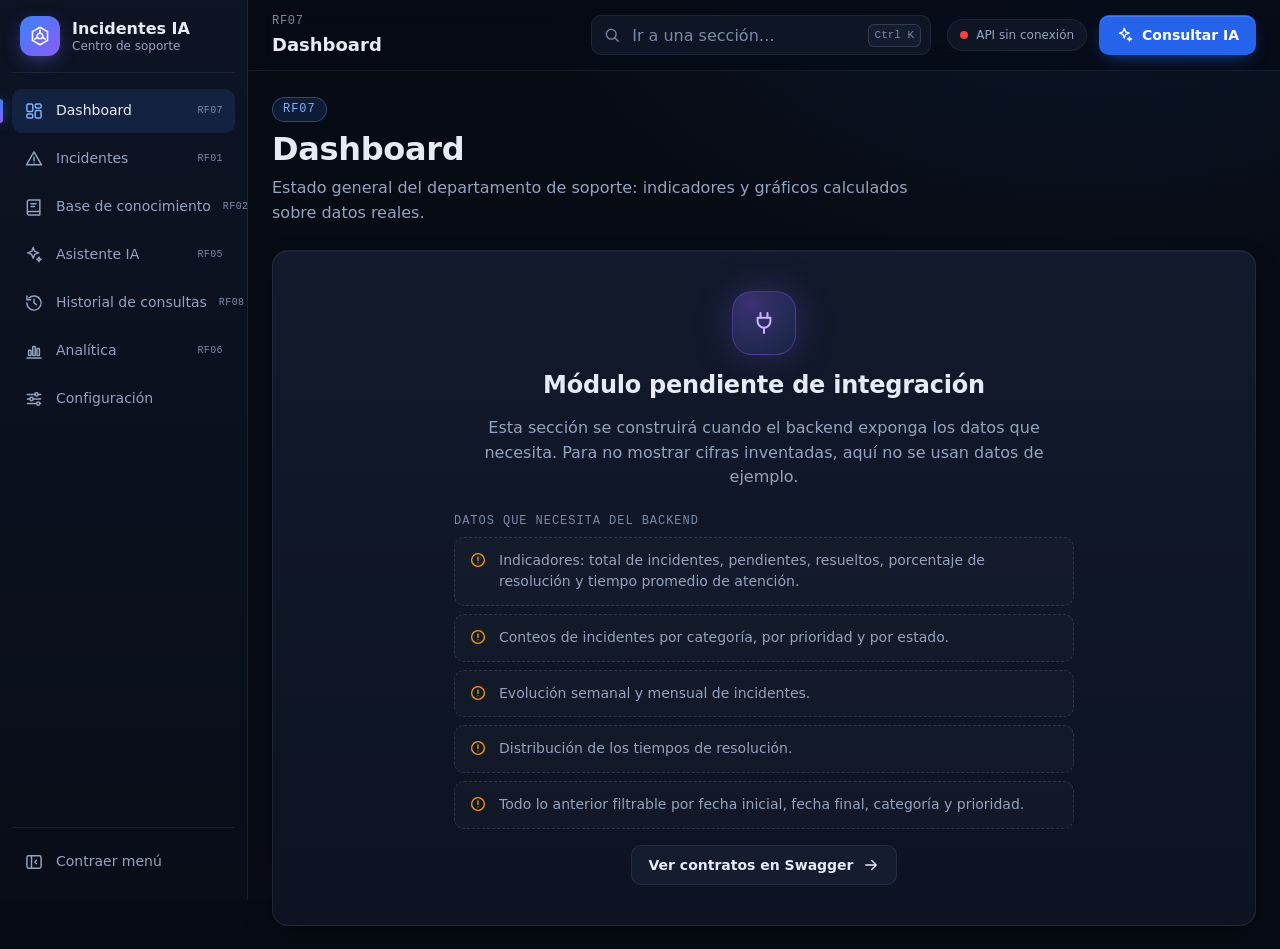
==== frontend/index.html @ 2cf09487 "feat(frontend): add app shell, design system and API client Stage 1 of the web client, built with pl" ====
<!doctype html>
<html lang="es">
<head>
  <meta charset="utf-8">
  <meta name="viewport" content="width=device-width, initial-scale=1">
  <meta name="color-scheme" content="dark">
  <meta name="description" content="Plataforma de gestión de incidentes tecnológicos con analítica y asistencia mediante IA.">
  <title>Incidentes IA · Centro de soporte</title>
  <link rel="icon" href="assets/icons/favicon.svg" type="image/svg+xml">

  <link rel="stylesheet" href="css/variables.css">
  <link rel="stylesheet" href="css/base.css">
  <link rel="stylesheet" href="css/layout.css">
  <link rel="stylesheet" href="css/components.css">
  <link rel="stylesheet" href="css/responsive.css">

  <script type="module" src="js/app.js"></script>
</head>
<body>
  <!-- Sprite de iconos SVG propios. Se referencian con <use href="#id">. -->
  <svg class="sprite" aria-hidden="true" focusable="false">
    <symbol id="i-logo" viewBox="0 0 24 24"><path d="M12 2.5l8.2 4.75v9.5L12 21.5l-8.2-4.75v-9.5z"/><circle cx="12" cy="12" r="3"/><path d="M12 9V5.5M14.6 13.5l3 1.75M9.4 13.5l-3 1.75"/></symbol>
    <symbol id="i-dashboard" viewBox="0 0 24 24"><rect x="3.5" y="3.5" width="7" height="9" rx="1.5"/><rect x="13.5" y="3.5" width="7" height="5" rx="1.5"/><rect x="13.5" y="11.5" width="7" height="9" rx="1.5"/><rect x="3.5" y="15.5" width="7" height="5" rx="1.5"/></symbol>
    <symbol id="i-incident" viewBox="0 0 24 24"><path d="M12 3.5l9 15.5H3z"/><path d="M12 10v4M12 16.75v.01"/></symbol>
    <symbol id="i-book" viewBox="0 0 24 24"><path d="M4 5.5a2 2 0 0 1 2-2h13v14H6a2 2 0 0 0-2 2z"/><path d="M4 19.5a2 2 0 0 0 2 2h13v-4"/><path d="M8.5 8h6M8.5 11.5h4"/></symbol>
    <symbol id="i-sparkles" viewBox="0 0 24 24"><path d="M11 3l1.8 4.7 4.7 1.8-4.7 1.8L11 16l-1.8-4.7-4.7-1.8 4.7-1.8z"/><path d="M18 14.5l.8 2 2 .8-2 .8-.8 2-.8-2-2-.8 2-.8z"/></symbol>
    <symbol id="i-history" viewBox="0 0 24 24"><path d="M3.5 12a8.5 8.5 0 1 0 2.5-6"/><path d="M3.5 3.5V8H8"/><path d="M12 7.5V12l3 2"/></symbol>
    <symbol id="i-chart" viewBox="0 0 24 24"><path d="M3.5 20.5h17"/><rect x="5.5" y="11" width="3" height="6.5" rx=".75"/><rect x="10.5" y="6.5" width="3" height="11" rx=".75"/><rect x="15.5" y="9" width="3" height="8.5" rx=".75"/></symbol>
    <symbol id="i-settings" viewBox="0 0 24 24"><path d="M4 6.5h9M17 6.5h3M4 12h3M11 12h9M4 17.5h11M19 17.5h1"/><circle cx="15" cy="6.5" r="2"/><circle cx="9" cy="12" r="2"/><circle cx="17" cy="17.5" r="2"/></symbol>
    <symbol id="i-search" viewBox="0 0 24 24"><circle cx="11" cy="11" r="6.5"/><path d="M16 16l4.5 4.5"/></symbol>
    <symbol id="i-menu" viewBox="0 0 24 24"><path d="M4 7h16M4 12h16M4 17h16"/></symbol>
    <symbol id="i-sidebar" viewBox="0 0 24 24"><rect x="3.5" y="4.5" width="17" height="15" rx="2"/><path d="M9 4.5v15"/><path d="M15 10l-2 2 2 2"/></symbol>
    <symbol id="i-close" viewBox="0 0 24 24"><path d="M6 6l12 12M18 6L6 18"/></symbol>
    <symbol id="i-plug" viewBox="0 0 24 24"><path d="M9 3.5v4M15 3.5v4"/><path d="M6.5 7.5h11v3a5.5 5.5 0 0 1-11 0z"/><path d="M12 16v4.5"/></symbol>
    <symbol id="i-check" viewBox="0 0 24 24"><path d="M5 12.5l4.5 4.5L19 7.5"/></symbol>
    <symbol id="i-alert" viewBox="0 0 24 24"><circle cx="12" cy="12" r="8.5"/><path d="M12 8v4.5M12 15.75v.01"/></symbol>
    <symbol id="i-info" viewBox="0 0 24 24"><circle cx="12" cy="12" r="8.5"/><path d="M12 11v5M12 8.25v.01"/></symbol>
    <symbol id="i-arrow-right" viewBox="0 0 24 24"><path d="M5 12h14M13 6l6 6-6 6"/></symbol>
  </svg>

  <a class="skip-link" href="#main">Saltar al contenido</a>

  <div class="app" id="app" data-sidebar="expanded">
    <aside class="sidebar" id="sidebar" aria-label="Navegación principal">
      <div class="sidebar__brand">
        <span class="brand-mark"><svg class="icon" aria-hidden="true"><use href="#i-logo"/></svg></span>
        <div class="brand-text label">
          <strong>Incidentes IA</strong>
          <span>Centro de soporte</span>
        </div>
        <button class="icon-btn sidebar__close" id="sidebar-close" type="button" aria-label="Cerrar menú">
          <svg class="icon" aria-hidden="true"><use href="#i-close"/></svg>
        </button>
      </div>

      <nav class="sidebar__nav">
        <ul class="nav-list" id="nav-list"></ul>
      </nav>

      <div class="sidebar__footer">
        <button class="nav-link sidebar__collapse" id="sidebar-toggle" type="button"
                aria-expanded="true" aria-label="Contraer menú" data-label="Contraer menú">
          <svg class="icon" aria-hidden="true"><use href="#i-sidebar"/></svg>
          <span class="label">Contraer menú</span>
        </button>
      </div>
    </aside>

    <div class="sidebar-backdrop" id="sidebar-backdrop"></div>

    <div class="main-column">
      <header class="topbar">
        <button class="icon-btn topbar__menu" id="menu-open" type="button"
                aria-label="Abrir menú" aria-controls="sidebar" aria-expanded="false">
          <svg class="icon" aria-hidden="true"><use href="#i-menu"/></svg>
        </button>

        <div class="topbar__heading">
          <span class="topbar__eyebrow" id="topbar-eyebrow"></span>
          <p class="topbar__title" id="topbar-title">Cargando…</p>
        </div>

        <div class="search" role="search">
          <label for="global-search" class="sr-only">Ir a una sección</label>
          <svg class="icon" aria-hidden="true"><use href="#i-search"/></svg>
          <input id="global-search" type="search" placeholder="Ir a una sección…" autocomplete="off"
                 spellcheck="false" role="combobox" aria-expanded="false" aria-autocomplete="list"
                 aria-controls="search-results">
          <kbd class="kbd" aria-hidden="true">Ctrl K</kbd>
          <ul class="search__results" id="search-results" role="listbox" aria-label="Secciones" hidden></ul>
        </div>

        <div class="topbar__actions">
          <a class="status" id="api-status" href="#/configuracion" data-state="checking">
            <span class="status__dot" aria-hidden="true"></span>
            <span class="status__text" aria-live="polite">Comprobando API…</span>
          </a>
          <a class="btn btn--primary topbar__cta" href="#/asistente">
            <svg class="icon" aria-hidden="true"><use href="#i-sparkles"/></svg>
            <span class="topbar__cta-label">Consultar IA</span>
          </a>
        </div>
      </header>

      <main class="view" id="main" tabindex="-1"></main>
    </div>
  </div>

  <div class="toast-region" id="toast-region" aria-live="polite"></div>

  <noscript>
    <p class="noscript">Esta aplicación necesita JavaScript para funcionar.</p>
  </noscript>
</body>
</html>
---- frontend/css/variables.css ----
/* ==========================================================
   Design tokens — identidad visual "AI Operations"
   Toda la interfaz consume estas variables: cambiar un valor
   aquí actualiza la aplicación completa.
   ========================================================== */
:root {
  color-scheme: dark;

  /* Fondo y superficies (de más oscuro a más claro) */
  --bg: #070b14;
  --surface: #0e1524;
  --surface-2: #141d30;
  --surface-3: #1b2640;
  --border: rgba(148, 163, 184, 0.12);
  --border-strong: rgba(148, 163, 184, 0.22);

  /* Iluminación sutil del fondo */
  --glow-primary: rgba(59, 130, 246, 0.10);
  --glow-accent: rgba(139, 92, 246, 0.08);

  /* Texto (contraste AA sobre --surface) */
  --text: #e6ebf5;
  --text-muted: #94a3c0;
  --text-faint: #7b8aa6;

  /* Marca */
  --primary: #3b82f6;          /* azul eléctrico: acentos y gráficos */
  --primary-strong: #2563eb;   /* fondo de botones (texto blanco AA) */
  --primary-text: #7cb3ff;     /* enlaces y texto de acento */
  --primary-soft: rgba(59, 130, 246, 0.14);
  --accent: #8b5cf6;           /* violeta tecnológico */
  --accent-soft: rgba(139, 92, 246, 0.14);
  --gradient-brand: linear-gradient(135deg, #3b82f6 0%, #8b5cf6 100%);

  /* Estados semánticos */
  --success: #10b981;
  --success-text: #6ee7b7;
  --success-soft: rgba(16, 185, 129, 0.14);
  --warning: #f59e0b;
  --warning-text: #fcd34d;
  --warning-soft: rgba(245, 158, 11, 0.14);
  --danger: #ef4444;
  --danger-text: #fca5a5;
  --danger-soft: rgba(239, 68, 68, 0.14);

  /* Tipografía (fuentes del sistema: sin dependencias externas) */
  --font-sans: system-ui, -apple-system, "Segoe UI", Roboto, "Helvetica Neue", Arial, sans-serif;
  --font-mono: ui-monospace, "Cascadia Code", "SFMono-Regular", Consolas, monospace;
  --fs-xs: 0.75rem;
  --fs-sm: 0.875rem;
  --fs-md: 1rem;
  --fs-lg: 1.125rem;
  --fs-xl: 1.5rem;
  --fs-2xl: 2rem;

  /* Espaciado (escala de 4px) */
  --space-1: 0.25rem;
  --space-2: 0.5rem;
  --space-3: 0.75rem;
  --space-4: 1rem;
  --space-5: 1.25rem;
  --space-6: 1.5rem;
  --space-8: 2.5rem;

  /* Formas y profundidad */
  --radius-sm: 6px;
  --radius: 10px;
  --radius-lg: 16px;
  --radius-full: 999px;
  --shadow-1: 0 1px 2px rgba(0, 0, 0, 0.4);
  --shadow-2: 0 12px 32px -12px rgba(0, 0, 0, 0.7);
  --focus-color: #60a5fa;

  /* Layout */
  --sidebar-w: 248px;
  --sidebar-w-collapsed: 72px;
  --topbar-h: 64px;

  /* Movimiento */
  --ease-out: cubic-bezier(0.22, 1, 0.36, 1);
  --dur-fast: 120ms;
  --dur: 220ms;
  --dur-slow: 420ms;

  /* Capas */
  --z-topbar: 30;
  --z-backdrop: 35;
  --z-sidebar: 40;
  --z-dropdown: 50;
  --z-toast: 60;
}
---- frontend/css/base.css ----
/* ==========================================================
   Base: reset, tipografía, foco y accesibilidad global
   ========================================================== */
*,
*::before,
*::after {
  box-sizing: border-box;
}

html {
  -webkit-text-size-adjust: 100%;
  text-size-adjust: 100%;
}

body {
  margin: 0;
  min-height: 100dvh;
  font-family: var(--font-sans);
  font-size: var(--fs-md);
  line-height: 1.55;
  color: var(--text);
  background-color: var(--bg);
  background-image:
    radial-gradient(60rem 40rem at 85% -10%, var(--glow-primary), transparent 60%),
    radial-gradient(50rem 35rem at -10% 110%, var(--glow-accent), transparent 60%);
  background-attachment: fixed;
  -webkit-font-smoothing: antialiased;
}

h1, h2, h3, h4, p, dl, dd {
  margin: 0;
}

h1, h2, h3 {
  line-height: 1.2;
  font-weight: 650;
  letter-spacing: -0.01em;
  text-wrap: balance;
}

img, svg {
  display: block;
  max-width: 100%;
}

button, input, select, textarea {
  font: inherit;
  color: inherit;
}

button {
  cursor: pointer;
}

a {
  color: var(--primary-text);
  text-decoration: none;
}

a:hover {
  text-decoration: underline;
}

code {
  font-family: var(--font-mono);
  font-size: 0.9em;
  padding: 1px 6px;
  border-radius: var(--radius-sm);
  background: var(--surface-3);
  color: var(--text);
}

/* Foco visible solo con teclado */
:focus-visible {
  outline: 2px solid var(--focus-color);
  outline-offset: 2px;
}

::selection {
  background: rgba(59, 130, 246, 0.35);
}

/* Iconos: heredan color y trazo del texto */
.icon {
  width: 20px;
  height: 20px;
  flex-shrink: 0;
  fill: none;
  stroke: currentColor;
  stroke-width: 1.75;
  stroke-linecap: round;
  stroke-linejoin: round;
}

.sprite {
  position: absolute;
  width: 0;
  height: 0;
  overflow: hidden;
}

.sr-only {
  position: absolute;
  width: 1px;
  height: 1px;
  padding: 0;
  margin: -1px;
  overflow: hidden;
  clip-path: inset(50%);
  white-space: nowrap;
  border: 0;
}

.skip-link {
  position: absolute;
  top: -100px;
  left: var(--space-4);
  z-index: 100;
  padding: var(--space-2) var(--space-4);
  border-radius: var(--radius);
  background: var(--primary-strong);
  color: #fff;
  font-weight: 600;
}

.skip-link:focus {
  top: var(--space-4);
}

.noscript {
  padding: var(--space-6);
  text-align: center;
}

/* Respeta la preferencia de movimiento reducido */
@media (prefers-reduced-motion: reduce) {
  *,
  *::before,
  *::after {
    animation-duration: 0.01ms !important;
    animation-iteration-count: 1 !important;
    transition-duration: 0.01ms !important;
    scroll-behavior: auto !important;
  }
}
---- frontend/css/layout.css ----
/* ==========================================================
   Layout: estructura sidebar + columna principal
   ========================================================== */
.app {
  display: grid;
  grid-template-columns: var(--sidebar-w) minmax(0, 1fr);
  min-height: 100dvh;
  transition: grid-template-columns var(--dur) var(--ease-out);
}

/* ---------- Sidebar ---------- */
.sidebar {
  position: sticky;
  top: 0;
  z-index: var(--z-sidebar);
  display: flex;
  flex-direction: column;
  gap: var(--space-4);
  height: 100dvh;
  padding: var(--space-4) var(--space-3);
  background: linear-gradient(180deg, rgba(14, 21, 36, 0.94), rgba(9, 14, 25, 0.94));
  border-right: 1px solid var(--border);
  backdrop-filter: blur(12px);
}

.sidebar__brand {
  display: flex;
  align-items: center;
  gap: var(--space-3);
  min-height: 56px;
  padding: 0 var(--space-2) var(--space-4);
  border-bottom: 1px solid var(--border);
}

.brand-mark {
  display: grid;
  place-items: center;
  width: 40px;
  height: 40px;
  flex-shrink: 0;
  border-radius: 12px;
  background: var(--gradient-brand);
  color: #fff;
  box-shadow: 0 6px 20px -6px rgba(99, 102, 241, 0.75);
}

.brand-mark .icon {
  width: 22px;
  height: 22px;
}

.brand-text {
  display: flex;
  flex-direction: column;
  min-width: 0;
  line-height: 1.25;
}

.brand-text strong {
  font-size: var(--fs-md);
  white-space: nowrap;
}

.brand-text span {
  font-size: var(--fs-xs);
  color: var(--text-muted);
  white-space: nowrap;
}

.sidebar__close {
  margin-left: auto;
}

.sidebar__nav {
  flex: 1;
  min-height: 0;
}

.nav-list {
  display: flex;
  flex-direction: column;
  gap: var(--space-1);
  margin: 0;
  padding: 0;
  list-style: none;
}

.nav-link {
  position: relative;
  display: flex;
  align-items: center;
  gap: var(--space-3);
  width: 100%;
  min-height: 44px;
  padding: var(--space-2) var(--space-3);
  border: 0;
  border-radius: var(--radius);
  background: transparent;
  color: var(--text-muted);
  font-size: var(--fs-sm);
  font-weight: 500;
  text-align: left;
  white-space: nowrap;
  transition: background-color var(--dur-fast), color var(--dur-fast);
}

.nav-link:hover {
  background: var(--surface-2);
  color: var(--text);
  text-decoration: none;
}

.nav-link .icon {
  transition: color var(--dur-fast), transform var(--dur) var(--ease-out);
}

.nav-link:hover .icon {
  transform: translateX(1px) scale(1.06);
}

/* Estado activo: fondo tenue + barra luminosa a la izquierda */
.nav-link[aria-current="page"] {
  background: var(--primary-soft);
  color: var(--text);
}

.nav-link[aria-current="page"] .icon {
  color: var(--primary-text);
}

.nav-link[aria-current="page"]::before {
  content: "";
  position: absolute;
  top: 10px;
  bottom: 10px;
  left: calc(var(--space-3) * -1);
  width: 3px;
  border-radius: 0 3px 3px 0;
  background: var(--gradient-brand);
  box-shadow: 0 0 12px rgba(59, 130, 246, 0.8);
}

.nav-link__rf {
  margin-left: auto;
  font-family: var(--font-mono);
  font-size: 10px;
  letter-spacing: 0.04em;
  color: var(--text-faint);
}

.sidebar__footer {
  padding-top: var(--space-3);
  border-top: 1px solid var(--border);
}

.sidebar__collapse .icon {
  transition: transform var(--dur) var(--ease-out);
}

/* Sidebar contraída: solo en escritorio/tablet */
@media (min-width: 768px) {
  .app[data-sidebar="collapsed"] {
    grid-template-columns: var(--sidebar-w-collapsed) minmax(0, 1fr);
  }

  .app[data-sidebar="collapsed"] .sidebar .label {
    display: none;
  }

  .app[data-sidebar="collapsed"] .sidebar__brand {
    justify-content: center;
    padding-inline: 0;
  }

  .app[data-sidebar="collapsed"] .nav-link {
    justify-content: center;
    padding-inline: 0;
  }

  .app[data-sidebar="collapsed"] .sidebar__collapse .icon {
    transform: scaleX(-1);
  }

  /* Tooltip con el nombre de la sección */
  .app[data-sidebar="collapsed"] .nav-link::after {
    content: attr(data-label);
    position: absolute;
    top: 50%;
    left: calc(100% + 14px);
    translate: -4px -50%;
    padding: 6px 10px;
    border: 1px solid var(--border-strong);
    border-radius: var(--radius-sm);
    background: var(--surface-3);
    color: var(--text);
    font-size: var(--fs-xs);
    white-space: nowrap;
    box-shadow: var(--shadow-2);
    opacity: 0;
    pointer-events: none;
    transition: opacity var(--dur-fast), translate var(--dur-fast) var(--ease-out);
  }

  .app[data-sidebar="collapsed"] .nav-link:hover::after,
  .app[data-sidebar="collapsed"] .nav-link:focus-visible::after {
    opacity: 1;
    translate: 0 -50%;
  }
}

.sidebar-backdrop {
  display: none;
}

/* ---------- Columna principal ---------- */
.main-column {
  display: flex;
  flex-direction: column;
  min-width: 0;
}

.topbar {
  position: sticky;
  top: 0;
  z-index: var(--z-topbar);
  display: flex;
  align-items: center;
  gap: var(--space-4);
  min-height: var(--topbar-h);
  padding: var(--space-3) var(--space-6);
  background: rgba(7, 11, 20, 0.72);
  border-bottom: 1px solid var(--border);
  backdrop-filter: blur(14px) saturate(140%);
}

.topbar__heading {
  display: flex;
  flex-direction: column;
  min-width: 0;
  margin-right: auto;
}

.topbar__eyebrow {
  font-family: var(--font-mono);
  font-size: var(--fs-xs);
  letter-spacing: 0.06em;
  text-transform: uppercase;
  color: var(--text-faint);
}

.topbar__title {
  overflow: hidden;
  font-size: var(--fs-lg);
  font-weight: 600;
  white-space: nowrap;
  text-overflow: ellipsis;
}

.topbar__actions {
  display: flex;
  align-items: center;
  gap: var(--space-3);
}

/* ---------- Vista (contenido de cada sección) ---------- */
.view {
  flex: 1;
  width: 100%;
  max-width: 1440px;
  margin-inline: auto;
  padding: var(--space-6);
  outline: none;
}

.view--enter {
  animation: view-in var(--dur-slow) var(--ease-out) both;
}

@keyframes view-in {
  from {
    opacity: 0;
    transform: translateY(8px);
  }
  to {
    opacity: 1;
    transform: none;
  }
}
---- frontend/css/components.css ----
/* ==========================================================
   Componentes reutilizables
   ========================================================== */

/* ---------- Botones ---------- */
.btn {
  display: inline-flex;
  align-items: center;
  justify-content: center;
  gap: var(--space-2);
  min-height: 40px;
  padding: 0 var(--space-4);
  border: 1px solid transparent;
  border-radius: var(--radius);
  font-size: var(--fs-sm);
  font-weight: 600;
  line-height: 1;
  white-space: nowrap;
  transition:
    transform var(--dur-fast) var(--ease-out),
    background-color var(--dur-fast),
    border-color var(--dur-fast),
    box-shadow var(--dur);
}

.btn:hover {
  text-decoration: none;
}

.btn:active {
  transform: translateY(1px) scale(0.98);
}

.btn[disabled],
.btn[aria-busy="true"] {
  opacity: 0.65;
  pointer-events: none;
}

.btn .icon {
  width: 18px;
  height: 18px;
}

.btn--primary {
  background: var(--primary-strong);
  color: #fff;
  box-shadow:
    inset 0 1px 0 rgba(255, 255, 255, 0.15),
    0 6px 18px -8px rgba(37, 99, 235, 0.9);
}

.btn--primary:hover {
  background: #1d4ed8;
  box-shadow:
    inset 0 1px 0 rgba(255, 255, 255, 0.15),
    0 10px 26px -8px rgba(59, 130, 246, 0.95);
}

.btn--ghost {
  background: var(--surface-2);
  border-color: var(--border);
  color: var(--text);
}

.btn--ghost:hover {
  background: var(--surface-3);
  border-color: var(--border-strong);
}

.icon-btn {
  display: inline-grid;
  place-items: center;
  width: 40px;
  height: 40px;
  flex-shrink: 0;
  border: 1px solid var(--border);
  border-radius: var(--radius);
  background: var(--surface-2);
  color: var(--text-muted);
  transition: background-color var(--dur-fast), color var(--dur-fast);
}

.icon-btn:hover {
  background: var(--surface-3);
  color: var(--text);
}

.spinner {
  width: 16px;
  height: 16px;
  border: 2px solid currentColor;
  border-right-color: transparent;
  border-radius: 50%;
  animation: spin 0.7s linear infinite;
}

@keyframes spin {
  to {
    transform: rotate(360deg);
  }
}

/* ---------- Tarjetas ---------- */
.card {
  position: relative;
  padding: var(--space-6);
  border: 1px solid var(--border);
  border-radius: var(--radius-lg);
  background: linear-gradient(180deg, rgba(20, 29, 48, 0.85), rgba(14, 21, 36, 0.85));
  box-shadow: var(--shadow-2), inset 0 1px 0 rgba(255, 255, 255, 0.04);
}

.card__title {
  font-size: var(--fs-lg);
}

.card__subtitle {
  margin-top: var(--space-1);
  margin-bottom: var(--space-6);
  color: var(--text-muted);
  font-size: var(--fs-sm);
}

.grid-2 {
  display: grid;
  grid-template-columns: repeat(auto-fit, minmax(min(100%, 380px), 1fr));
  gap: var(--space-6);
  align-items: start;
}

/* ---------- Encabezado de página ---------- */
.page-header {
  margin-bottom: var(--space-6);
}

.page-header__eyebrow {
  display: inline-block;
  margin-bottom: var(--space-2);
  padding: 2px 10px;
  border: 1px solid rgba(124, 179, 255, 0.3);
  border-radius: var(--radius-full);
  background: var(--primary-soft);
  color: var(--primary-text);
  font-family: var(--font-mono);
  font-size: var(--fs-xs);
  letter-spacing: 0.08em;
}

.page-title {
  font-size: var(--fs-2xl);
  outline: none;
}

.page-header__desc {
  max-width: 65ch;
  margin-top: var(--space-2);
  color: var(--text-muted);
}

/* ---------- Indicador de estado de la API ---------- */
.status {
  display: inline-flex;
  align-items: center;
  gap: var(--space-2);
  min-height: 32px;
  padding: 0 12px;
  border: 1px solid var(--border);
  border-radius: var(--radius-full);
  background: var(--surface);
  color: var(--text-muted);
  font-size: var(--fs-xs);
  font-weight: 500;
  white-space: nowrap;
  transition: border-color var(--dur-fast), color var(--dur-fast);
}

.status:hover {
  border-color: var(--border-strong);
  color: var(--text);
  text-decoration: none;
}

.status__dot {
  width: 8px;
  height: 8px;
  flex-shrink: 0;
  border-radius: 50%;
  background: var(--warning);
}

.status[data-state="online"] .status__dot {
  background: var(--success);
  animation: pulse 2.4s var(--ease-out) infinite;
}

.status[data-state="offline"] .status__dot {
  background: var(--danger);
}

@keyframes pulse {
  0% { box-shadow: 0 0 0 0 rgba(16, 185, 129, 0.55); }
  70% { box-shadow: 0 0 0 7px rgba(16, 185, 129, 0); }
  100% { box-shadow: 0 0 0 0 rgba(16, 185, 129, 0); }
}

/* ---------- Buscador de secciones (combobox) ---------- */
.search {
  position: relative;
  display: flex;
  align-items: center;
  width: min(340px, 100%);
}

.search > .icon {
  position: absolute;
  left: 12px;
  width: 18px;
  height: 18px;
  color: var(--text-faint);
  pointer-events: none;
}

.search input {
  width: 100%;
  height: 40px;
  padding: 0 64px 0 40px;
  border: 1px solid var(--border);
  border-radius: var(--radius);
  background: var(--surface);
  transition: border-color var(--dur-fast), box-shadow var(--dur), background-color var(--dur-fast);
}

.search input::placeholder {
  color: var(--text-faint);
}

.search input::-webkit-search-cancel-button {
  display: none;
}

.search input:focus {
  outline: none;
  border-color: rgba(96, 165, 250, 0.6);
  background: var(--surface-2);
  box-shadow: 0 0 0 4px rgba(59, 130, 246, 0.15);
}

.search .kbd {
  position: absolute;
  right: 10px;
}

.kbd {
  padding: 2px 6px;
  border: 1px solid var(--border-strong);
  border-radius: 6px;
  background: var(--surface-2);
  color: var(--text-faint);
  font-family: var(--font-mono);
  font-size: 11px;
}

.search__results {
  position: absolute;
  top: calc(100% + 8px);
  right: 0;
  left: 0;
  z-index: var(--z-dropdown);
  margin: 0;
  padding: var(--space-2);
  list-style: none;
  border: 1px solid var(--border-strong);
  border-radius: var(--radius);
  background: var(--surface-2);
  box-shadow: var(--shadow-2);
  animation: pop-in var(--dur) var(--ease-out);
}

.search__option {
  display: flex;
  align-items: center;
  gap: var(--space-3);
  padding: 10px 12px;
  border-radius: var(--radius-sm);
  color: var(--text-muted);
  font-size: var(--fs-sm);
  cursor: pointer;
}

.search__option .icon {
  width: 18px;
  height: 18px;
}

.search__option[aria-selected="true"] {
  background: var(--primary-soft);
  color: var(--text);
}

.search__option small {
  margin-left: auto;
  color: var(--text-faint);
  font-family: var(--font-mono);
}

.search__empty {
  padding: 12px;
  color: var(--text-faint);
  font-size: var(--fs-sm);
}

@keyframes pop-in {
  from {
    opacity: 0;
    transform: translateY(-4px) scale(0.98);
  }
}

/* ---------- Estado vacío / módulo pendiente ---------- */
.empty-state {
  display: grid;
  justify-items: center;
  gap: var(--space-4);
  padding: var(--space-8) var(--space-6);
  text-align: center;
}

.empty-state__icon {
  display: grid;
  place-items: center;
  width: 64px;
  height: 64px;
  border: 1px solid rgba(139, 92, 246, 0.35);
  border-radius: 20px;
  background: radial-gradient(circle at 30% 20%, rgba(139, 92, 246, 0.35), rgba(59, 130, 246, 0.12));
  color: #c4b5fd;
  box-shadow: 0 0 40px -10px rgba(139, 92, 246, 0.6);
}

.empty-state__icon .icon {
  width: 28px;
  height: 28px;
}

.empty-state__title {
  font-size: var(--fs-xl);
}

.empty-state__text {
  max-width: 58ch;
  color: var(--text-muted);
}

.requirements-group {
  display: grid;
  gap: var(--space-2);
  width: 100%;
  max-width: 620px;
  text-align: left;
}

.requirements-group h3 {
  margin-top: var(--space-2);
  color: var(--text-faint);
  font-family: var(--font-mono);
  font-size: var(--fs-xs);
  font-weight: 500;
  letter-spacing: 0.08em;
  text-transform: uppercase;
}

.requirements {
  display: grid;
  gap: var(--space-2);
  margin: 0;
  padding: 0;
  list-style: none;
}

.requirements li {
  display: flex;
  align-items: flex-start;
  gap: var(--space-3);
  padding: 12px 14px;
  border: 1px dashed var(--border-strong);
  border-radius: var(--radius);
  background: rgba(255, 255, 255, 0.02);
  color: var(--text-muted);
  font-size: var(--fs-sm);
}

.requirements .icon {
  width: 18px;
  height: 18px;
  margin-top: 1px;
  color: var(--warning);
}

.requirements--ok li {
  border-style: solid;
  border-color: rgba(16, 185, 129, 0.3);
  background: var(--success-soft);
}

.requirements--ok .icon {
  color: var(--success);
}

.note {
  display: flex;
  align-items: flex-start;
  gap: var(--space-3);
  width: 100%;
  max-width: 620px;
  padding: 12px 14px;
  border: 1px solid rgba(124, 179, 255, 0.25);
  border-radius: var(--radius);
  background: var(--primary-soft);
  color: var(--text);
  font-size: var(--fs-sm);
  text-align: left;
}

.note .icon {
  width: 18px;
  height: 18px;
  margin-top: 1px;
  color: var(--primary-text);
}

/* ---------- Formularios ---------- */
.form {
  display: grid;
  gap: var(--space-5);
}

.field {
  display: grid;
  gap: var(--space-2);
}

.field label {
  font-size: var(--fs-sm);
  font-weight: 600;
}

.input {
  width: 100%;
  height: 44px;
  padding: 0 14px;
  border: 1px solid var(--border-strong);
  border-radius: var(--radius);
  background: var(--bg);
  transition: border-color var(--dur-fast), box-shadow var(--dur);
}

.input:hover {
  border-color: rgba(148, 163, 184, 0.38);
}

.input:focus {
  outline: none;
  border-color: var(--focus-color);
  box-shadow: 0 0 0 4px rgba(59, 130, 246, 0.18);
}

.input[aria-invalid="true"] {
  border-color: var(--danger);
  box-shadow: 0 0 0 4px rgba(239, 68, 68, 0.15);
}

.field__hint {
  color: var(--text-faint);
  font-size: var(--fs-xs);
}

.field__error {
  min-height: 1.2em;
  color: var(--danger-text);
  font-size: var(--fs-xs);
}

.form__actions {
  display: flex;
  flex-wrap: wrap;
  gap: var(--space-3);
}

/* ---------- Lista clave/valor ---------- */
.kv {
  display: grid;
  grid-template-columns: max-content minmax(0, 1fr);
  gap: var(--space-3) var(--space-6);
  margin-bottom: var(--space-5);
  font-size: var(--fs-sm);
}

.kv dt {
  color: var(--text-muted);
}

.kv dd {
  overflow-wrap: anywhere;
}

.badge {
  display: inline-flex;
  align-items: center;
  gap: 6px;
  padding: 2px 10px;
  border: 1px solid var(--border-strong);
  border-radius: var(--radius-full);
  background: var(--surface-3);
  color: var(--text-muted);
  font-size: var(--fs-xs);
  font-weight: 600;
}

.badge--success {
  border-color: rgba(16, 185, 129, 0.35);
  background: var(--success-soft);
  color: var(--success-text);
}

.badge--danger {
  border-color: rgba(239, 68, 68, 0.35);
  background: var(--danger-soft);
  color: var(--danger-text);
}

/* ---------- Notificaciones toast ---------- */
.toast-region {
  position: fixed;
  right: var(--space-6);
  bottom: var(--space-6);
  z-index: var(--z-toast);
  display: grid;
  gap: var(--space-3);
  width: min(380px, calc(100vw - 32px));
}

.toast {
  --toast-color: var(--primary);
  display: flex;
  align-items: flex-start;
  gap: var(--space-3);
  padding: 14px 12px 14px 16px;
  border: 1px solid var(--border-strong);
  border-left: 3px solid var(--toast-color);
  border-radius: var(--radius);
  background: rgba(27, 38, 64, 0.94);
  font-size: var(--fs-sm);
  box-shadow: var(--shadow-2);
  backdrop-filter: blur(12px);
  animation: toast-in var(--dur-slow) var(--ease-out) both;
}

.toast--success { --toast-color: var(--success); }
.toast--warning { --toast-color: var(--warning); }
.toast--error { --toast-color: var(--danger); }

.toast > .icon {
  color: var(--toast-color);
}

.toast__msg {
  flex: 1;
  padding-top: 1px;
}

.toast__close {
  display: grid;
  place-items: center;
  padding: 2px;
  border: 0;
  border-radius: 4px;
  background: none;
  color: var(--text-faint);
}

.toast__close:hover {
  color: var(--text);
}

.toast__close .icon {
  width: 16px;
  height: 16px;
}

.toast--leaving {
  animation: toast-out var(--dur) ease-in both;
}

@keyframes toast-in {
  from {
    opacity: 0;
    transform: translateY(12px) scale(0.96);
  }
}

@keyframes toast-out {
  to {
    opacity: 0;
    transform: translateX(16px);
  }
}
---- frontend/css/responsive.css ----
/* ==========================================================
   Responsive: portátil, tablet y móvil
   ========================================================== */

/* Controles del panel móvil: ocultos desde tablet en adelante.
   Va en este archivo porque se carga después de components.css (.icon-btn). */
@media (min-width: 768px) {
  .sidebar__close,
  .topbar__menu {
    display: none;
  }
}

/* Visualmente oculto pero accesible (mantiene el nombre del control) */
@media (max-width: 1023px) {
  .topbar__eyebrow {
    display: none;
  }

  .topbar__cta {
    width: 40px;
    padding: 0;
  }

  .topbar__cta-label,
  .status__text {
    position: absolute;
    width: 1px;
    height: 1px;
    overflow: hidden;
    clip-path: inset(50%);
    white-space: nowrap;
  }

  .status {
    width: 32px;
    padding: 0;
    justify-content: center;
  }

  .view {
    padding: var(--space-5);
  }

  .topbar {
    padding-inline: var(--space-5);
  }
}

/* Móvil: la sidebar pasa a ser un panel deslizable */
@media (max-width: 767px) {
  .app {
    grid-template-columns: minmax(0, 1fr);
  }

  .sidebar {
    position: fixed;
    inset: 0 auto 0 0;
    width: min(280px, 86vw);
    visibility: hidden;
    transform: translateX(-100%);
    box-shadow: var(--shadow-2);
    transition:
      transform var(--dur) var(--ease-out),
      visibility 0s linear var(--dur);
  }

  .app[data-nav-open] .sidebar {
    visibility: visible;
    transform: none;
    transition: transform var(--dur) var(--ease-out), visibility 0s;
  }

  .sidebar__footer {
    display: none;
  }

  .sidebar-backdrop {
    position: fixed;
    inset: 0;
    z-index: var(--z-backdrop);
    display: block;
    background: rgba(3, 6, 12, 0.6);
    backdrop-filter: blur(2px);
    opacity: 0;
    pointer-events: none;
    transition: opacity var(--dur);
  }

  .app[data-nav-open] .sidebar-backdrop {
    opacity: 1;
    pointer-events: auto;
  }

  .topbar {
    flex-wrap: wrap;
    gap: var(--space-3);
    padding: var(--space-3) var(--space-4);
  }

  .search {
    order: 10;
    width: 100%;
  }

  .search .kbd {
    display: none;
  }

  .search input {
    padding-right: 14px;
  }

  .view {
    padding: var(--space-4);
  }

  .page-title {
    font-size: var(--fs-xl);
  }

  .card {
    padding: var(--space-5);
  }

  .empty-state {
    padding: var(--space-6) var(--space-4);
  }

  .kv {
    grid-template-columns: minmax(0, 1fr);
    gap: var(--space-1);
  }

  .kv dd {
    margin-bottom: var(--space-2);
  }

  .toast-region {
    right: var(--space-4);
    bottom: var(--space-4);
    left: var(--space-4);
    width: auto;
  }
}
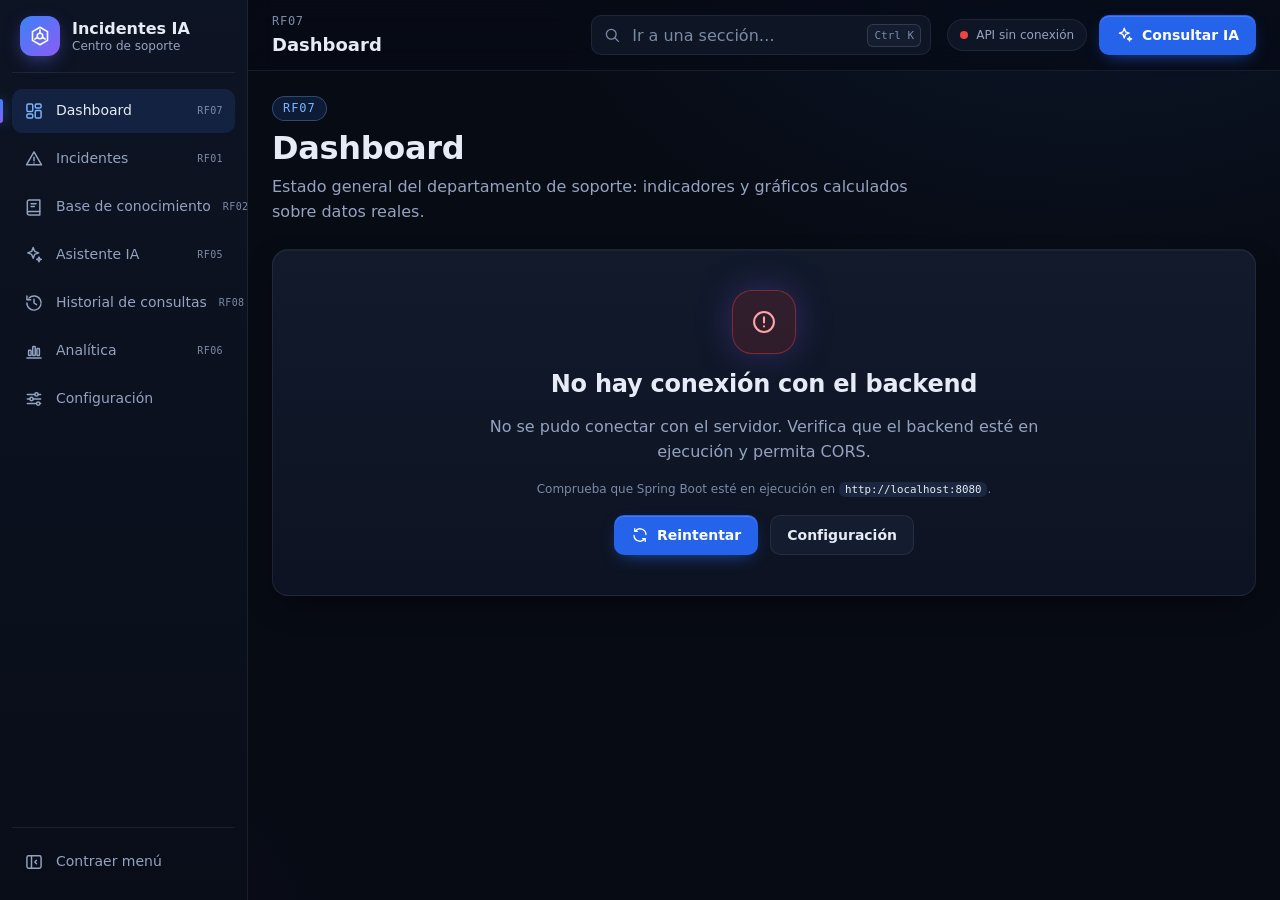
==== commit 8581b309: "feat(frontend): connect dashboard, incidents, AI assistant, history and analytics modules Build the " ====
--- a/frontend/index.html
+++ b/frontend/index.html
@@ -12,6 +12,8 @@
   <link rel="stylesheet" href="css/base.css">
   <link rel="stylesheet" href="css/layout.css">
   <link rel="stylesheet" href="css/components.css">
+  <link rel="stylesheet" href="css/widgets.css">
+  <link rel="stylesheet" href="css/modules.css">
   <link rel="stylesheet" href="css/responsive.css">
 
   <script type="module" src="js/app.js"></script>
@@ -36,6 +38,26 @@
     <symbol id="i-alert" viewBox="0 0 24 24"><circle cx="12" cy="12" r="8.5"/><path d="M12 8v4.5M12 15.75v.01"/></symbol>
     <symbol id="i-info" viewBox="0 0 24 24"><circle cx="12" cy="12" r="8.5"/><path d="M12 11v5M12 8.25v.01"/></symbol>
     <symbol id="i-arrow-right" viewBox="0 0 24 24"><path d="M5 12h14M13 6l6 6-6 6"/></symbol>
+    <symbol id="i-star" viewBox="0 0 24 24"><path d="M12 3.5l2.6 5.3 5.9.9-4.25 4.1 1 5.8L12 16.9l-5.25 2.7 1-5.8L3.5 9.7l5.9-.9z"/></symbol>
+    <symbol id="i-trend-up" viewBox="0 0 24 24"><path d="M4 16l5-5 4 4 7-7"/><path d="M15 8h5v5"/></symbol>
+    <symbol id="i-trend-down" viewBox="0 0 24 24"><path d="M4 8l5 5 4-4 7 7"/><path d="M15 16h5v-5"/></symbol>
+    <symbol id="i-inbox" viewBox="0 0 24 24"><path d="M3.5 13.5l2.5-8h12l2.5 8v5h-17z"/><path d="M3.5 13.5h5l1 2h5l1-2h5"/></symbol>
+    <symbol id="i-hourglass" viewBox="0 0 24 24"><path d="M6.5 3.5h11M6.5 20.5h11"/><path d="M8 3.5v3l4 5.5-4 5.5v3M16 3.5v3l-4 5.5 4 5.5v3"/></symbol>
+    <symbol id="i-check-circle" viewBox="0 0 24 24"><circle cx="12" cy="12" r="8.5"/><path d="M8.5 12.5l2.5 2.5 4.5-5"/></symbol>
+    <symbol id="i-percent" viewBox="0 0 24 24"><path d="M18.5 5.5l-13 13"/><circle cx="7" cy="7" r="2.25"/><circle cx="17" cy="17" r="2.25"/></symbol>
+    <symbol id="i-clock" viewBox="0 0 24 24"><circle cx="12" cy="12" r="8.5"/><path d="M12 7.5V12l3 2"/></symbol>
+    <symbol id="i-chevron-left" viewBox="0 0 24 24"><path d="M14.5 6l-6 6 6 6"/></symbol>
+    <symbol id="i-chevron-right" viewBox="0 0 24 24"><path d="M9.5 6l6 6-6 6"/></symbol>
+    <symbol id="i-chevron-up" viewBox="0 0 24 24"><path d="M6 14.5l6-6 6 6"/></symbol>
+    <symbol id="i-chevron-down" viewBox="0 0 24 24"><path d="M6 9.5l6 6 6-6"/></symbol>
+    <symbol id="i-sort" viewBox="0 0 24 24"><path d="M8 9l4-4 4 4M8 15l4 4 4-4"/></symbol>
+    <symbol id="i-eye" viewBox="0 0 24 24"><path d="M2.5 12S6 5.5 12 5.5 21.5 12 21.5 12 18 18.5 12 18.5 2.5 12 2.5 12z"/><circle cx="12" cy="12" r="2.75"/></symbol>
+    <symbol id="i-layers" viewBox="0 0 24 24"><path d="M12 3.5l8.5 4.5L12 12.5 3.5 8z"/><path d="M3.5 12l8.5 4.5 8.5-4.5M3.5 16l8.5 4.5 8.5-4.5"/></symbol>
+    <symbol id="i-refresh" viewBox="0 0 24 24"><path d="M20 11.5A8 8 0 0 0 5.6 7M4 12.5A8 8 0 0 0 18.4 17"/><path d="M5 3.5V7h3.5M19 20.5V17h-3.5"/></symbol>
+    <symbol id="i-plus" viewBox="0 0 24 24"><path d="M12 5v14M5 12h14"/></symbol>
+    <symbol id="i-filter" viewBox="0 0 24 24"><path d="M4 5.5h16l-6.2 7.3v5.4l-3.6 1.8v-7.2z"/></symbol>
+    <symbol id="i-external" viewBox="0 0 24 24"><path d="M14 4.5h5.5V10M19.5 4.5L11 13M18 14v4.5a1 1 0 0 1-1 1H5.5a1 1 0 0 1-1-1V7a1 1 0 0 1 1-1H10"/></symbol>
+    <symbol id="i-send" viewBox="0 0 24 24"><path d="M20 4L3.5 10.8l6.7 2.6 2.6 6.7z"/><path d="M20 4l-9.8 9.4"/></symbol>
   </svg>
 
   <a class="skip-link" href="#main">Saltar al contenido</a>
--- a/frontend/css/variables.css
+++ b/frontend/css/variables.css
@@ -42,6 +42,16 @@
   --danger: #ef4444;
   --danger-text: #fca5a5;
   --danger-soft: rgba(239, 68, 68, 0.14);
+
+  /* Paleta categórica para gráficos */
+  --chart-1: #3b82f6;
+  --chart-2: #8b5cf6;
+  --chart-3: #10b981;
+  --chart-4: #f59e0b;
+  --chart-5: #06b6d4;
+  --chart-6: #ec4899;
+  --star: #fbbf24;
+  --star-off: #34405c;
 
   /* Tipografía (fuentes del sistema: sin dependencias externas) */
   --font-sans: system-ui, -apple-system, "Segoe UI", Roboto, "Helvetica Neue", Arial, sans-serif;
--- a/frontend/css/widgets.css
+++ b/frontend/css/widgets.css
@@ -0,0 +1,907 @@
+/* ==========================================================
+   Widgets de datos: KPI, gráficos, tabla, modal, calificación,
+   etiquetas y skeletons
+   ========================================================== */
+
+/* ---------- Utilidades de composición ---------- */
+.stack {
+  display: grid;
+  gap: var(--space-8);
+}
+
+.cluster {
+  display: flex;
+  flex-wrap: wrap;
+  align-items: center;
+  gap: var(--space-3);
+}
+
+.section-title {
+  margin-bottom: var(--space-4);
+  font-size: var(--fs-lg);
+}
+
+.note--warning {
+  border-color: rgba(245, 158, 11, 0.35);
+  background: var(--warning-soft);
+  max-width: none;
+}
+
+.note--warning .icon {
+  color: var(--warning);
+}
+
+/* ---------- Tarjetas KPI ---------- */
+.kpi-grid {
+  display: grid;
+  grid-template-columns: repeat(auto-fit, minmax(min(100%, 210px), 1fr));
+  gap: var(--space-4);
+}
+
+.kpi {
+  --kpi-color: var(--primary);
+  --kpi-soft: var(--primary-soft);
+  position: relative;
+  display: grid;
+  align-content: start;
+  gap: var(--space-3);
+  padding: var(--space-5);
+  overflow: hidden;
+  border: 1px solid var(--border);
+  border-radius: var(--radius-lg);
+  background: linear-gradient(180deg, rgba(20, 29, 48, 0.85), rgba(14, 21, 36, 0.85));
+  box-shadow: var(--shadow-2);
+  transition:
+    transform var(--dur) var(--ease-out),
+    border-color var(--dur),
+    box-shadow var(--dur);
+}
+
+/* Halo de luz en la esquina, del color del indicador */
+.kpi::before {
+  content: "";
+  position: absolute;
+  top: -70px;
+  right: -50px;
+  width: 170px;
+  height: 170px;
+  border-radius: 50%;
+  background: radial-gradient(circle, var(--kpi-soft), transparent 70%);
+  pointer-events: none;
+  transition: transform var(--dur-slow) var(--ease-out);
+}
+
+.kpi:hover {
+  transform: translateY(-3px);
+  border-color: color-mix(in srgb, var(--kpi-color) 40%, transparent);
+  box-shadow:
+    0 18px 40px -16px rgba(0, 0, 0, 0.85),
+    0 0 24px -12px var(--kpi-color);
+}
+
+.kpi:hover::before {
+  transform: scale(1.3);
+}
+
+.kpi[data-tone="accent"] { --kpi-color: var(--accent); --kpi-soft: var(--accent-soft); }
+.kpi[data-tone="success"] { --kpi-color: var(--success); --kpi-soft: var(--success-soft); }
+.kpi[data-tone="warning"] { --kpi-color: var(--warning); --kpi-soft: var(--warning-soft); }
+.kpi[data-tone="danger"] { --kpi-color: var(--danger); --kpi-soft: var(--danger-soft); }
+
+.kpi__head {
+  display: flex;
+  align-items: center;
+  justify-content: space-between;
+  gap: var(--space-3);
+}
+
+.kpi__label {
+  color: var(--text-muted);
+  font-size: var(--fs-sm);
+  font-weight: 500;
+  letter-spacing: 0;
+}
+
+.kpi__icon {
+  display: grid;
+  place-items: center;
+  width: 36px;
+  height: 36px;
+  flex-shrink: 0;
+  border-radius: 10px;
+  background: var(--kpi-soft);
+  color: var(--kpi-color);
+}
+
+.kpi__value {
+  font-size: 2rem;
+  font-weight: 700;
+  line-height: 1.1;
+  letter-spacing: -0.02em;
+  font-variant-numeric: tabular-nums;
+}
+
+.kpi__progress {
+  height: 6px;
+  overflow: hidden;
+  border-radius: var(--radius-full);
+  background: var(--surface-3);
+}
+
+.kpi__progress span {
+  display: block;
+  width: var(--progress);
+  height: 100%;
+  border-radius: inherit;
+  background: linear-gradient(90deg, var(--kpi-color), color-mix(in srgb, var(--kpi-color) 55%, #fff));
+  transform-origin: left;
+  animation: grow-x var(--dur-slow) var(--ease-out) 0.15s both;
+}
+
+.kpi__foot {
+  display: flex;
+  flex-wrap: wrap;
+  align-items: center;
+  gap: var(--space-2);
+  color: var(--text-faint);
+  font-size: var(--fs-xs);
+}
+
+.trend {
+  display: inline-flex;
+  align-items: center;
+  gap: 4px;
+  padding: 2px 8px;
+  border-radius: var(--radius-full);
+  font-weight: 600;
+  font-variant-numeric: tabular-nums;
+}
+
+.trend .icon {
+  width: 14px;
+  height: 14px;
+}
+
+.trend--good { background: var(--success-soft); color: var(--success-text); }
+.trend--bad { background: var(--danger-soft); color: var(--danger-text); }
+.trend--flat { background: var(--surface-3); color: var(--text-muted); }
+
+@keyframes grow-x {
+  from { transform: scaleX(0); }
+}
+
+@keyframes grow-y {
+  from { transform: scaleY(0); }
+}
+
+@keyframes fade-in {
+  from { opacity: 0; }
+}
+
+/* ---------- Gráficos ---------- */
+.chart-card {
+  display: grid;
+  gap: var(--space-5);
+  align-content: start;
+}
+
+.chart-card__head {
+  display: flex;
+  flex-wrap: wrap;
+  align-items: flex-start;
+  justify-content: space-between;
+  gap: var(--space-3);
+}
+
+.chart-card__head .card__subtitle {
+  margin-bottom: 0;
+}
+
+.chart {
+  position: relative;
+  min-width: 0;
+}
+
+.chart svg {
+  display: block;
+  width: 100%;
+  height: auto;
+  overflow: visible;
+}
+
+.chart text {
+  font-family: var(--font-sans);
+  font-size: 11px;
+  fill: var(--text-faint);
+}
+
+.chart .chart-label {
+  font-size: 12.5px;
+  fill: var(--text-muted);
+}
+
+.chart .chart-value {
+  font-size: 12.5px;
+  font-weight: 600;
+  fill: var(--text);
+  font-variant-numeric: tabular-nums;
+}
+
+.chart .grid-line {
+  stroke: var(--border);
+  stroke-dasharray: 3 4;
+}
+
+.chart .axis-line {
+  stroke: var(--border-strong);
+}
+
+.chart .bar-track {
+  fill: rgba(255, 255, 255, 0.04);
+}
+
+.chart .hit {
+  fill: transparent;
+}
+
+.chart .mark {
+  transition: opacity var(--dur-fast), filter var(--dur-fast);
+}
+
+/* Al pasar sobre un elemento, los demás se atenúan */
+.chart:has(.mark:hover) .mark:not(:hover) {
+  opacity: 0.4;
+}
+
+.chart .mark:hover {
+  filter: brightness(1.15);
+}
+
+.chart .line-path {
+  fill: none;
+  stroke-width: 2.25;
+  stroke-linecap: round;
+  stroke-linejoin: round;
+}
+
+.chart .line-dot {
+  fill: var(--surface);
+  stroke-width: 2;
+}
+
+.chart .line-guide {
+  stroke: var(--border-strong);
+  stroke-dasharray: 3 3;
+  opacity: 0;
+  transition: opacity var(--dur-fast);
+}
+
+.chart .line-guide.is-visible {
+  opacity: 1;
+}
+
+.chart .donut-track {
+  fill: none;
+  stroke: rgba(255, 255, 255, 0.04);
+}
+
+.chart .donut-seg {
+  fill: none;
+}
+
+.chart .donut-total {
+  font-size: 26px;
+  font-weight: 700;
+  fill: var(--text);
+  font-variant-numeric: tabular-nums;
+}
+
+.chart .donut-caption {
+  font-size: 11px;
+  letter-spacing: 0.06em;
+  text-transform: uppercase;
+}
+
+.chart .donut-svg {
+  width: auto;
+  max-width: 100%;
+  flex-shrink: 0;
+}
+
+.donut-layout {
+  display: flex;
+  flex-wrap: wrap;
+  align-items: center;
+  justify-content: center;
+  gap: var(--space-6);
+}
+
+.donut-layout .chart-legend {
+  flex-direction: column;
+  margin: 0;
+}
+
+/* Animaciones de entrada (solo en el primer dibujo o al actualizar) */
+.chart--animate .bar-h {
+  transform-box: fill-box;
+  transform-origin: left;
+  animation: grow-x var(--dur-slow) var(--ease-out) both;
+}
+
+.chart--animate .bar-v {
+  transform-box: fill-box;
+  transform-origin: bottom;
+  animation: grow-y var(--dur-slow) var(--ease-out) both;
+}
+
+.chart--animate .line-path {
+  stroke-dasharray: 1;
+  stroke-dashoffset: 1;
+  animation: draw-line 1s var(--ease-out) forwards;
+}
+
+.chart--animate .line-area,
+.chart--animate .line-dot {
+  animation: fade-in var(--dur-slow) var(--ease-out) 0.45s both;
+}
+
+.chart--animate .donut {
+  transform-box: fill-box;
+  transform-origin: center;
+  animation: donut-in 0.7s var(--ease-out) both;
+}
+
+@keyframes draw-line {
+  to { stroke-dashoffset: 0; }
+}
+
+@keyframes donut-in {
+  from {
+    opacity: 0;
+    transform: rotate(-40deg) scale(0.92);
+  }
+}
+
+.chart-legend {
+  display: flex;
+  flex-wrap: wrap;
+  gap: var(--space-2) var(--space-4);
+  margin: var(--space-4) 0 0;
+  padding: 0;
+  list-style: none;
+  color: var(--text-muted);
+  font-size: var(--fs-xs);
+}
+
+.chart-legend li {
+  display: inline-flex;
+  align-items: center;
+  gap: 8px;
+}
+
+.chart-legend strong {
+  margin-left: auto;
+  padding-left: var(--space-3);
+  color: var(--text);
+  font-variant-numeric: tabular-nums;
+}
+
+.swatch {
+  display: inline-block;
+  width: 10px;
+  height: 10px;
+  flex-shrink: 0;
+  border-radius: 3px;
+  background: var(--swatch);
+}
+
+.chart-empty {
+  display: grid;
+  place-items: center;
+  align-content: center;
+  gap: var(--space-2);
+  min-height: 200px;
+  padding: var(--space-6);
+  border: 1px dashed var(--border-strong);
+  border-radius: var(--radius);
+  color: var(--text-faint);
+  font-size: var(--fs-sm);
+  text-align: center;
+}
+
+/* El icono del estado vacío no debe heredar el width:100% de los gráficos */
+.chart .chart-empty .icon {
+  width: 32px;
+  height: 32px;
+}
+
+.chart-tooltip {
+  position: fixed;
+  top: 0;
+  left: 0;
+  z-index: var(--z-toast);
+  display: grid;
+  gap: 4px;
+  min-width: 140px;
+  max-width: 260px;
+  padding: 8px 10px;
+  border: 1px solid var(--border-strong);
+  border-radius: var(--radius-sm);
+  background: rgba(27, 38, 64, 0.96);
+  color: var(--text);
+  font-size: var(--fs-xs);
+  box-shadow: var(--shadow-2);
+  pointer-events: none;
+  backdrop-filter: blur(8px);
+}
+
+.chart-tooltip[hidden] {
+  display: none;
+}
+
+.tt-row {
+  display: flex;
+  align-items: center;
+  gap: 6px;
+  color: var(--text-muted);
+}
+
+.tt-row b {
+  margin-left: auto;
+  padding-left: var(--space-3);
+  color: var(--text);
+  font-variant-numeric: tabular-nums;
+}
+
+/* ---------- Campo con icono ---------- */
+.input-icon {
+  position: relative;
+  display: flex;
+  align-items: center;
+}
+
+.input-icon > .icon {
+  position: absolute;
+  left: 12px;
+  width: 18px;
+  height: 18px;
+  color: var(--text-faint);
+  pointer-events: none;
+}
+
+.input-icon .input {
+  padding-left: 40px;
+}
+
+/* ---------- Tabla de datos ---------- */
+.data-table {
+  display: grid;
+  gap: var(--space-4);
+}
+
+.data-table__toolbar,
+.data-table__footer {
+  display: flex;
+  flex-wrap: wrap;
+  align-items: center;
+  justify-content: space-between;
+  gap: var(--space-3);
+}
+
+.data-table__search {
+  width: min(320px, 100%);
+}
+
+.data-table__count,
+.data-table__range {
+  color: var(--text-muted);
+  font-size: var(--fs-sm);
+}
+
+.table-wrap {
+  overflow-x: auto;
+  border: 1px solid var(--border);
+  border-radius: var(--radius);
+}
+
+.table {
+  width: 100%;
+  border-collapse: collapse;
+  font-size: var(--fs-sm);
+}
+
+.table th {
+  padding: 12px 14px;
+  border-bottom: 1px solid var(--border);
+  background: var(--surface);
+  color: var(--text-faint);
+  font-size: var(--fs-xs);
+  font-weight: 600;
+  letter-spacing: 0.04em;
+  text-align: left;
+  text-transform: uppercase;
+  white-space: nowrap;
+}
+
+.table td {
+  padding: 12px 14px;
+  border-bottom: 1px solid var(--border);
+  vertical-align: middle;
+}
+
+.table .num {
+  text-align: right;
+  font-variant-numeric: tabular-nums;
+}
+
+.table tbody tr {
+  transition: background-color var(--dur-fast);
+}
+
+.table tbody tr:hover {
+  background: rgba(255, 255, 255, 0.025);
+}
+
+.table tbody tr:last-child td {
+  border-bottom: 0;
+}
+
+.table tr[data-clickable] {
+  cursor: pointer;
+}
+
+.table tr[data-clickable]:focus-visible {
+  outline-offset: -2px;
+}
+
+.table__empty td {
+  padding: var(--space-8) var(--space-4);
+  color: var(--text-faint);
+  text-align: center;
+}
+
+.cell-title {
+  display: block;
+  max-width: 34ch;
+  overflow: hidden;
+  color: var(--text);
+  font-weight: 500;
+  text-overflow: ellipsis;
+  white-space: nowrap;
+}
+
+.cell-muted {
+  color: var(--text-muted);
+  white-space: nowrap;
+}
+
+.cell-id {
+  color: var(--text-faint);
+  font-family: var(--font-mono);
+  font-size: var(--fs-xs);
+}
+
+.sort-btn {
+  display: inline-flex;
+  align-items: center;
+  gap: 4px;
+  padding: 0;
+  border: 0;
+  background: none;
+  color: inherit;
+  font: inherit;
+  letter-spacing: inherit;
+  text-transform: inherit;
+}
+
+.sort-btn:hover {
+  color: var(--text);
+}
+
+.sort-btn .icon {
+  width: 14px;
+  height: 14px;
+  opacity: 0.5;
+}
+
+th[aria-sort] .sort-btn {
+  color: var(--text);
+}
+
+th[aria-sort] .sort-btn .icon {
+  color: var(--primary-text);
+  opacity: 1;
+}
+
+.pagination {
+  display: flex;
+  align-items: center;
+  gap: var(--space-1);
+}
+
+.page-btn {
+  display: inline-grid;
+  place-items: center;
+  min-width: 36px;
+  height: 36px;
+  padding: 0 10px;
+  border: 1px solid var(--border);
+  border-radius: var(--radius-sm);
+  background: var(--surface-2);
+  color: var(--text-muted);
+  font-size: var(--fs-sm);
+  font-variant-numeric: tabular-nums;
+  transition: background-color var(--dur-fast), color var(--dur-fast);
+}
+
+.page-btn:hover:not(:disabled) {
+  background: var(--surface-3);
+  color: var(--text);
+}
+
+.page-btn[aria-current="page"] {
+  border-color: transparent;
+  background: var(--primary-strong);
+  color: #fff;
+}
+
+.page-btn:disabled {
+  cursor: not-allowed;
+  opacity: 0.4;
+}
+
+.page-btn .icon {
+  width: 16px;
+  height: 16px;
+}
+
+.page-gap {
+  padding: 0 4px;
+  color: var(--text-faint);
+}
+
+.icon-btn--sm {
+  width: 32px;
+  height: 32px;
+}
+
+.icon-btn--sm .icon {
+  width: 16px;
+  height: 16px;
+}
+
+/* ---------- Etiquetas de estado ---------- */
+.badge__dot {
+  width: 6px;
+  height: 6px;
+  border-radius: 50%;
+  background: currentColor;
+}
+
+.badge--info {
+  border-color: rgba(124, 179, 255, 0.35);
+  background: var(--primary-soft);
+  color: var(--primary-text);
+}
+
+.badge--accent {
+  border-color: rgba(196, 181, 253, 0.35);
+  background: var(--accent-soft);
+  color: #c4b5fd;
+}
+
+.badge--warning {
+  border-color: rgba(245, 158, 11, 0.35);
+  background: var(--warning-soft);
+  color: var(--warning-text);
+}
+
+.badge--neutral {
+  color: var(--text-muted);
+}
+
+/* ---------- Modal ---------- */
+.modal {
+  width: min(560px, calc(100vw - 32px));
+  max-height: calc(100dvh - 64px);
+  padding: 0;
+  border: 1px solid var(--border-strong);
+  border-radius: var(--radius-lg);
+  background: var(--surface-2);
+  color: var(--text);
+  box-shadow: 0 30px 80px -20px rgba(0, 0, 0, 0.9);
+}
+
+.modal--sm { width: min(420px, calc(100vw - 32px)); }
+.modal--lg { width: min(820px, calc(100vw - 32px)); }
+
+.modal[open] {
+  display: flex;
+  flex-direction: column;
+  animation: modal-in var(--dur-slow) var(--ease-out);
+}
+
+.modal::backdrop {
+  background: rgba(3, 6, 12, 0.65);
+  backdrop-filter: blur(4px);
+  animation: fade-in var(--dur) ease-out;
+}
+
+.modal--closing[open] {
+  animation: modal-out var(--dur) ease-in forwards;
+}
+
+.modal--closing::backdrop {
+  animation: fade-out var(--dur) ease-in forwards;
+}
+
+@keyframes modal-in {
+  from {
+    opacity: 0;
+    transform: translateY(12px) scale(0.97);
+  }
+}
+
+@keyframes modal-out {
+  to {
+    opacity: 0;
+    transform: translateY(8px) scale(0.98);
+  }
+}
+
+@keyframes fade-out {
+  to { opacity: 0; }
+}
+
+.modal__header {
+  display: flex;
+  align-items: center;
+  justify-content: space-between;
+  gap: var(--space-4);
+  padding: var(--space-5) var(--space-6);
+  border-bottom: 1px solid var(--border);
+}
+
+.modal__title {
+  font-size: var(--fs-lg);
+}
+
+.modal__body {
+  padding: var(--space-6);
+  overflow-y: auto;
+  color: var(--text-muted);
+}
+
+.modal__footer {
+  display: flex;
+  flex-wrap: wrap;
+  justify-content: flex-end;
+  gap: var(--space-3);
+  padding: var(--space-4) var(--space-6);
+  border-top: 1px solid var(--border);
+  background: rgba(0, 0, 0, 0.12);
+}
+
+.btn--danger {
+  background: #dc2626;
+  color: #fff;
+}
+
+.btn--danger:hover {
+  background: #b91c1c;
+}
+
+/* ---------- Calificación con estrellas ---------- */
+.rating {
+  display: inline-flex;
+  gap: 2px;
+  margin: 0;
+  padding: 0;
+  border: 0;
+}
+
+.rating label {
+  display: grid;
+  place-items: center;
+  width: 36px;
+  height: 36px;
+  border-radius: 8px;
+  color: var(--star-off);
+  cursor: pointer;
+  transition: color var(--dur-fast), transform var(--dur) var(--ease-out);
+}
+
+.rating label .icon {
+  width: 26px;
+  height: 26px;
+  fill: currentColor;
+}
+
+/* Seleccionada: la estrella elegida y todas las anteriores */
+.rating input:checked + label,
+.rating label:has(~ input:checked) {
+  color: var(--star);
+}
+
+/* Al pasar el cursor se previsualiza la nueva calificación */
+.rating:not(.rating--readonly):hover label {
+  color: var(--star-off);
+}
+
+.rating:not(.rating--readonly) label:hover,
+.rating:not(.rating--readonly) label:has(~ label:hover) {
+  color: #fcd34d;
+}
+
+.rating:not(.rating--readonly) label:hover {
+  transform: scale(1.15);
+}
+
+.rating input:focus-visible + label {
+  outline: 2px solid var(--focus-color);
+  outline-offset: 1px;
+}
+
+.rating--readonly label {
+  cursor: default;
+}
+
+.stars {
+  display: inline-flex;
+  gap: 1px;
+  color: var(--star-off);
+}
+
+.stars .icon {
+  width: 16px;
+  height: 16px;
+  fill: currentColor;
+}
+
+.stars .is-on {
+  color: var(--star);
+}
+
+/* ---------- Skeleton loaders ---------- */
+.skeleton {
+  position: relative;
+  display: block;
+  overflow: hidden;
+  border-radius: var(--radius-sm);
+  background: var(--surface-3);
+}
+
+.skeleton::after {
+  content: "";
+  position: absolute;
+  inset: 0;
+  background: linear-gradient(90deg, transparent, rgba(255, 255, 255, 0.07), transparent);
+  transform: translateX(-100%);
+  animation: shimmer 1.4s ease-in-out infinite;
+}
+
+@keyframes shimmer {
+  to { transform: translateX(100%); }
+}
+
+.skeleton--text {
+  height: 12px;
+}
+
+.skeleton--title {
+  width: 50%;
+  height: 32px;
+}
+
+.skeleton--chart {
+  border-radius: var(--radius);
+}
+
+.skeleton-lines {
+  display: grid;
+  gap: var(--space-3);
+}
+
+.kpi--skeleton:hover {
+  transform: none;
+}
--- a/frontend/css/modules.css
+++ b/frontend/css/modules.css
@@ -0,0 +1,623 @@
+/* ==========================================================
+   Módulos (Etapa 3): dashboard, incidentes, asistente,
+   historial y analítica
+   ========================================================== */
+
+/* ---------- Estructura ---------- */
+.page-header-row {
+  display: flex;
+  flex-wrap: wrap;
+  align-items: flex-end;
+  justify-content: space-between;
+  gap: var(--space-4);
+}
+
+.page-header-row .page-header {
+  margin-bottom: 0;
+}
+
+.page-header-row + .stack {
+  margin-top: var(--space-6);
+}
+
+.stack--tight {
+  gap: var(--space-5);
+}
+
+.dash-grid {
+  display: grid;
+  grid-template-columns: repeat(auto-fit, minmax(min(100%, 380px), 1fr));
+  gap: var(--space-6);
+  align-items: start;
+}
+
+.chart-card--wide {
+  grid-column: 1 / -1;
+}
+
+.cluster--center {
+  justify-content: center;
+}
+
+/* Seis indicadores: 3 + 3 en vez de 5 + 1 */
+@media (min-width: 1024px) {
+  .kpi-grid:has(> :nth-child(6):last-child) {
+    grid-template-columns: repeat(3, minmax(0, 1fr));
+  }
+}
+
+@media (min-width: 1600px) {
+  .kpi-grid:has(> :nth-child(6):last-child) {
+    grid-template-columns: repeat(6, minmax(0, 1fr));
+  }
+}
+
+.data-table .badge {
+  white-space: nowrap;
+}
+
+/* ---------- Formularios ---------- */
+select.input {
+  padding-right: 38px;
+  appearance: none;
+  background-image: url("data:image/svg+xml,%3Csvg xmlns='http://www.w3.org/2000/svg' viewBox='0 0 24 24' fill='none' stroke='%2394a3b8' stroke-width='2' stroke-linecap='round' stroke-linejoin='round'%3E%3Cpath d='M6 9l6 6 6-6'/%3E%3C/svg%3E");
+  background-position: right 12px center;
+  background-repeat: no-repeat;
+  background-size: 16px;
+  cursor: pointer;
+  text-overflow: ellipsis;
+}
+
+select.input:disabled,
+.input:disabled {
+  opacity: 0.55;
+  cursor: not-allowed;
+}
+
+select.input option {
+  background: var(--surface);
+  color: var(--text);
+}
+
+.input--area {
+  height: auto;
+  min-height: 88px;
+  padding: 12px 14px;
+  line-height: 1.55;
+  resize: vertical;
+}
+
+input[type="date"].input {
+  color-scheme: dark;
+}
+
+.form-row {
+  display: grid;
+  grid-template-columns: repeat(auto-fit, minmax(min(100%, 190px), 1fr));
+  gap: var(--space-4);
+}
+
+.filters {
+  display: grid;
+  gap: var(--space-3);
+  padding: var(--space-5);
+}
+
+.filters__grid {
+  display: grid;
+  grid-template-columns: repeat(auto-fit, minmax(min(100%, 170px), 1fr));
+  gap: var(--space-4);
+}
+
+.filters .form__actions {
+  align-items: center;
+}
+
+.segmented {
+  margin: 0;
+  padding: 0;
+  border: 0;
+}
+
+.segmented legend {
+  margin-bottom: var(--space-2);
+  font-size: var(--fs-sm);
+  font-weight: 600;
+}
+
+.segmented label {
+  display: inline-flex;
+  align-items: center;
+  gap: var(--space-2);
+  margin-right: var(--space-5);
+  min-height: 44px;
+  cursor: pointer;
+}
+
+.segmented input {
+  width: 18px;
+  height: 18px;
+  accent-color: var(--primary);
+}
+
+/* ---------- Dashboard: recientes ---------- */
+.recent-list {
+  display: grid;
+  gap: var(--space-2);
+  margin: 0;
+  padding: 0;
+  list-style: none;
+}
+
+.recent-item {
+  display: flex;
+  flex-wrap: wrap;
+  align-items: center;
+  justify-content: space-between;
+  gap: var(--space-3);
+  padding: 12px 14px;
+  border: 1px solid transparent;
+  border-radius: var(--radius);
+  color: inherit;
+  text-decoration: none;
+  transition: background var(--dur-fast), border-color var(--dur-fast);
+}
+
+.recent-item:hover {
+  border-color: var(--border);
+  background: var(--surface-2);
+}
+
+.recent-item__main {
+  display: grid;
+  gap: 2px;
+  min-width: 0;
+  flex: 1 1 260px;
+}
+
+.recent-item__main .cell-title {
+  max-width: none;
+}
+
+.recent-item__main .cell-muted {
+  font-size: var(--fs-xs);
+}
+
+.recent-item__badges {
+  display: flex;
+  gap: var(--space-2);
+}
+
+/* ---------- Detalle de incidente ---------- */
+.detail-title {
+  margin-bottom: var(--space-3);
+  font-size: var(--fs-lg);
+  line-height: 1.35;
+}
+
+.kv--detail {
+  margin: var(--space-5) 0;
+}
+
+.detail-label {
+  margin: var(--space-5) 0 var(--space-2);
+  color: var(--text-faint);
+  font-size: var(--fs-xs);
+  font-weight: 600;
+  letter-spacing: 0.06em;
+  text-transform: uppercase;
+}
+
+.detail-label:first-child {
+  margin-top: 0;
+}
+
+.detail-text {
+  color: var(--text-muted);
+  line-height: 1.65;
+  overflow-wrap: anywhere;
+}
+
+.status-form {
+  display: flex;
+  flex-wrap: wrap;
+  align-items: flex-start;
+  gap: var(--space-4);
+  margin-top: var(--space-6);
+  padding-top: var(--space-5);
+  border-top: 1px solid var(--border);
+}
+
+.status-form .field {
+  flex: 1 1 240px;
+}
+
+.status-form .btn {
+  margin-top: 26px;
+}
+
+.detail-links {
+  display: flex;
+  flex-wrap: wrap;
+  gap: var(--space-3);
+  margin-top: var(--space-5);
+}
+
+/* ---------- Estados ---------- */
+.empty-state--inline {
+  padding: var(--space-8) var(--space-4);
+}
+
+.empty-state--inline .empty-state__icon {
+  width: 52px;
+  height: 52px;
+  border-radius: 16px;
+}
+
+.empty-state--inline .empty-state__title {
+  font-size: var(--fs-lg);
+}
+
+.empty-state__icon--danger {
+  border-color: rgba(239, 68, 68, 0.4);
+  background: var(--danger-soft);
+  color: var(--danger-text);
+}
+
+.note--danger {
+  border-color: rgba(239, 68, 68, 0.35);
+  background: var(--danger-soft);
+  max-width: none;
+}
+
+.note--danger .icon {
+  color: var(--danger-text);
+}
+
+.note--warning .icon {
+  color: var(--warning-text);
+}
+
+/* ---------- Asistente ---------- */
+.assistant {
+  display: grid;
+  grid-template-columns: minmax(0, 5fr) minmax(0, 7fr);
+  gap: var(--space-6);
+  align-items: start;
+}
+
+.assistant__form {
+  display: grid;
+  gap: var(--space-4);
+  position: sticky;
+  top: calc(var(--topbar-h) + var(--space-4));
+}
+
+.assistant__form .card__subtitle {
+  margin-bottom: 0;
+}
+
+.assistant__result {
+  min-width: 0;
+}
+
+.assistant__result > .empty-state {
+  border: 1px dashed var(--border-strong);
+  border-radius: var(--radius-lg);
+}
+
+.incident-summary {
+  display: grid;
+  gap: var(--space-3);
+  padding: var(--space-4);
+  border: 1px solid var(--border);
+  border-radius: var(--radius);
+  background: var(--surface-2);
+}
+
+.incident-summary .detail-text {
+  display: -webkit-box;
+  -webkit-line-clamp: 4;
+  -webkit-box-orient: vertical;
+  overflow: hidden;
+  font-size: var(--fs-sm);
+}
+
+#h-summary .incident-summary {
+  margin-top: var(--space-4);
+}
+
+/* ---------- Tarjeta de respuesta IA ---------- */
+.ai-card {
+  display: grid;
+  gap: var(--space-2);
+  border-left: 3px solid var(--accent);
+  animation: ai-in var(--dur-slow) var(--ease-out);
+}
+
+.ai-card--completed { border-left-color: var(--success); }
+.ai-card--no_results { border-left-color: var(--warning); }
+.ai-card--communication_error { border-left-color: var(--danger); }
+
+@keyframes ai-in {
+  from { opacity: 0; transform: translateY(8px); }
+  to { opacity: 1; transform: none; }
+}
+
+.ai-card__head {
+  display: flex;
+  align-items: flex-start;
+  justify-content: space-between;
+  gap: var(--space-3);
+  margin-bottom: var(--space-3);
+}
+
+.ai-card__head .card__title {
+  margin-bottom: 2px;
+}
+
+.ai-card__head .cell-muted {
+  font-size: var(--fs-xs);
+}
+
+.ai-wait {
+  display: flex;
+  align-items: center;
+  gap: var(--space-3);
+  padding: var(--space-4);
+  border-radius: var(--radius);
+  background: var(--accent-soft);
+  color: var(--text);
+}
+
+.ai-metrics {
+  display: grid;
+  grid-template-columns: repeat(auto-fit, minmax(160px, 1fr));
+  gap: var(--space-4);
+  padding: var(--space-4);
+  border-radius: var(--radius);
+  background: var(--surface-2);
+}
+
+.ai-metrics .detail-label {
+  display: block;
+  margin: 0 0 var(--space-2);
+}
+
+.meter {
+  display: flex;
+  align-items: center;
+  gap: var(--space-3);
+  min-width: 140px;
+}
+
+.meter__bar {
+  flex: 1;
+  height: 8px;
+  overflow: hidden;
+  border-radius: var(--radius-full);
+  background: var(--surface-3);
+}
+
+.meter__bar > span {
+  display: block;
+  height: 100%;
+  border-radius: inherit;
+  background: var(--gradient-brand);
+  transform-origin: left;
+  animation: meter-in var(--dur-slow) var(--ease-out);
+}
+
+@keyframes meter-in {
+  from { transform: scaleX(0); }
+}
+
+.meter__value {
+  min-width: 3.5ch;
+  font-variant-numeric: tabular-nums;
+  font-weight: 600;
+  font-size: var(--fs-sm);
+  text-align: right;
+}
+
+.ai-steps {
+  display: grid;
+  gap: var(--space-2);
+  margin: 0;
+  padding: 0;
+  list-style: none;
+  counter-reset: step;
+}
+
+.ai-steps li {
+  position: relative;
+  padding: 10px 14px 10px 48px;
+  border-radius: var(--radius);
+  background: var(--surface-2);
+  color: var(--text-muted);
+  line-height: 1.55;
+  counter-increment: step;
+}
+
+.ai-steps li::before {
+  content: counter(step);
+  position: absolute;
+  top: 9px;
+  left: 12px;
+  display: grid;
+  place-items: center;
+  width: 24px;
+  height: 24px;
+  border-radius: 50%;
+  background: var(--primary-soft);
+  color: var(--primary-text);
+  font-size: var(--fs-xs);
+  font-weight: 700;
+}
+
+.ai-sources {
+  display: grid;
+  gap: var(--space-3);
+  margin: 0;
+  padding: 0;
+  list-style: none;
+}
+
+.ai-source {
+  display: grid;
+  gap: var(--space-2);
+  padding: var(--space-4);
+  border: 1px solid var(--border);
+  border-radius: var(--radius);
+}
+
+.ai-source__head {
+  display: flex;
+  flex-wrap: wrap;
+  align-items: center;
+  justify-content: space-between;
+  gap: var(--space-3);
+}
+
+.ai-source__title {
+  display: inline-flex;
+  align-items: center;
+  gap: var(--space-2);
+  font-weight: 600;
+}
+
+.ai-source__title .icon {
+  flex: none;
+  color: var(--accent);
+}
+
+.ai-source__head .meter {
+  flex: 0 1 200px;
+}
+
+.ai-source__snippet {
+  margin: 0;
+  padding-left: var(--space-3);
+  border-left: 2px solid var(--border-strong);
+  color: var(--text-muted);
+  font-size: var(--fs-sm);
+  font-style: italic;
+}
+
+.ai-source__link {
+  display: inline-flex;
+  align-items: center;
+  gap: var(--space-1);
+  width: fit-content;
+  max-width: 100%;
+  color: var(--primary-text);
+  font-size: var(--fs-xs);
+  overflow-wrap: anywhere;
+}
+
+.ai-source__link .icon {
+  flex: none;
+  width: 14px;
+  height: 14px;
+}
+
+.ai-rating {
+  display: grid;
+  gap: var(--space-3);
+  margin-top: var(--space-4);
+  padding-top: var(--space-4);
+  border-top: 1px solid var(--border);
+}
+
+.ai-rating .detail-label {
+  margin-top: 0;
+}
+
+.ai-rating .btn {
+  width: fit-content;
+}
+
+.ai-prompt {
+  margin-top: var(--space-3);
+  color: var(--text-faint);
+  font-size: var(--fs-xs);
+}
+
+.ai-prompt summary {
+  width: fit-content;
+  cursor: pointer;
+}
+
+.ai-prompt p {
+  margin-top: var(--space-2);
+  font-family: var(--font-mono);
+  overflow-wrap: anywhere;
+}
+
+/* ---------- Historial ---------- */
+.history-stats {
+  display: flex;
+  flex-wrap: wrap;
+  gap: var(--space-3) var(--space-8);
+  margin: 0;
+}
+
+.history-stats dt {
+  color: var(--text-faint);
+  font-size: var(--fs-xs);
+}
+
+.history-stats dd {
+  display: flex;
+  align-items: center;
+  gap: var(--space-2);
+  margin: 0;
+  font-size: var(--fs-lg);
+  font-weight: 700;
+}
+
+.history-stats dd .cell-muted {
+  font-size: var(--fs-sm);
+  font-weight: 400;
+}
+
+.timeline {
+  display: grid;
+  gap: var(--space-5);
+  margin: 0;
+  padding: 0;
+  list-style: none;
+}
+
+/* ---------- Responsive ---------- */
+@media (max-width: 1023px) {
+  .assistant {
+    grid-template-columns: 1fr;
+  }
+
+  .assistant__form {
+    position: static;
+  }
+}
+
+@media (max-width: 767px) {
+  .page-header-row > .btn {
+    width: 100%;
+  }
+
+  .status-form .btn {
+    width: 100%;
+    margin-top: 0;
+  }
+
+  .ai-card__head {
+    flex-direction: column-reverse;
+  }
+}
+
+@media (prefers-reduced-motion: reduce) {
+  .ai-card,
+  .meter__bar > span {
+    animation: none;
+  }
+}
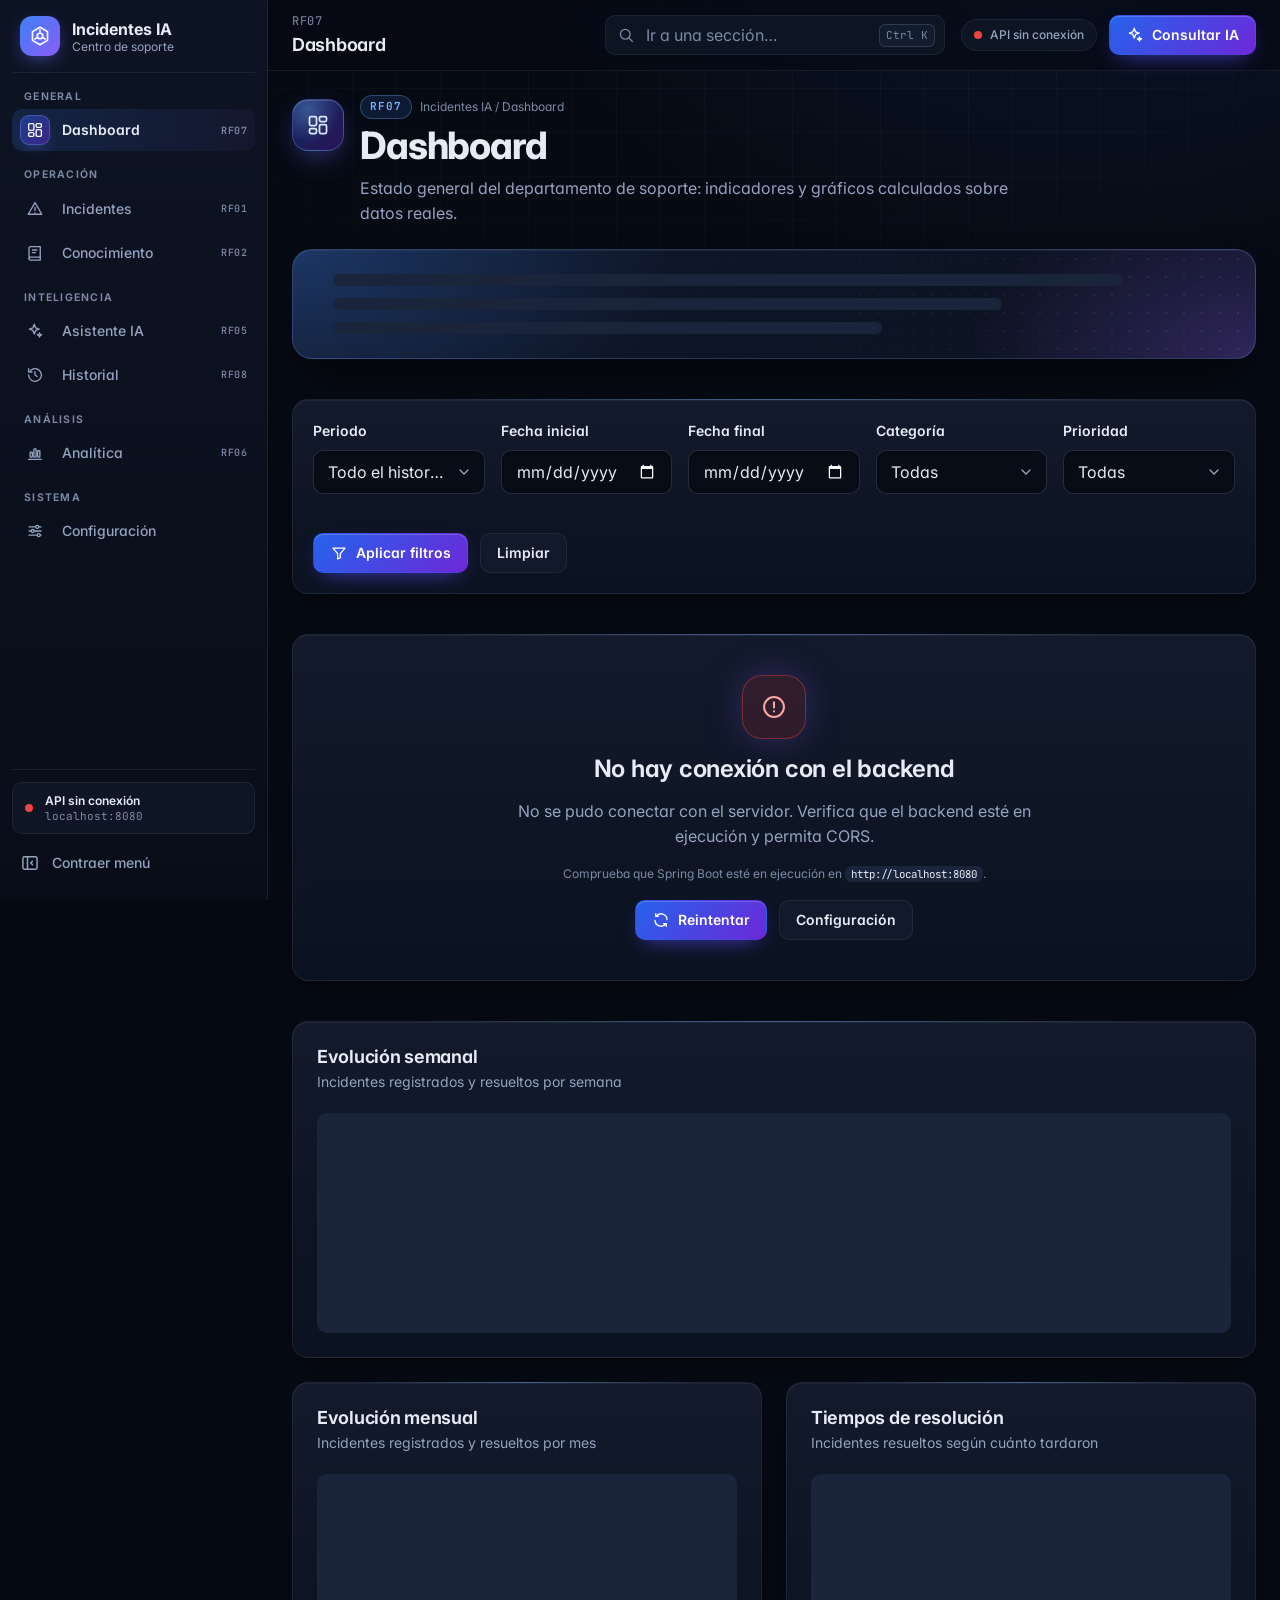
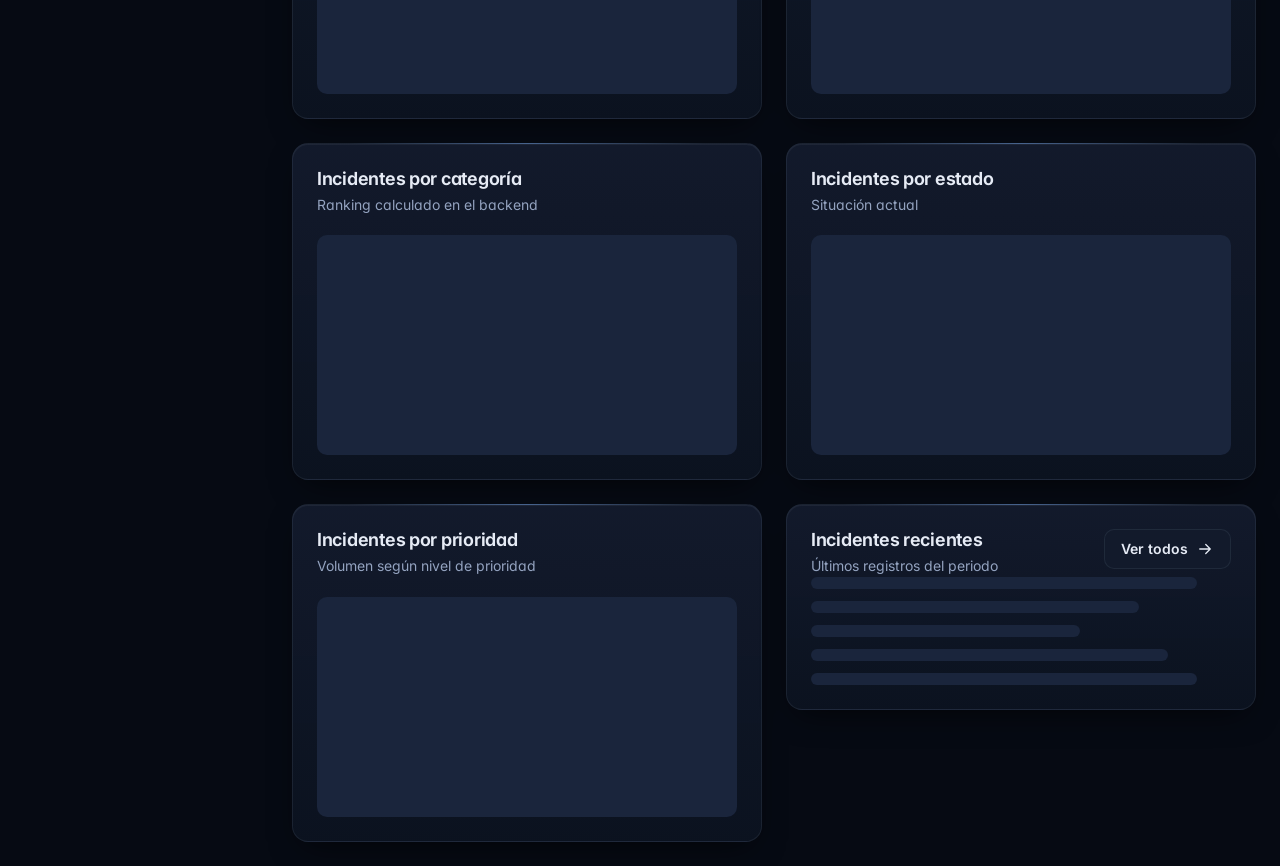
==== commit 1c0b02ba: "feat(frontend): refresh the visual design across all modules - Inter and JetBrains Mono typography w" ====
--- a/frontend/index.html
+++ b/frontend/index.html
@@ -7,6 +7,11 @@
   <meta name="description" content="Plataforma de gestión de incidentes tecnológicos con analítica y asistencia mediante IA.">
   <title>Incidentes IA · Centro de soporte</title>
   <link rel="icon" href="assets/icons/favicon.svg" type="image/svg+xml">
+
+  <!-- Tipografía: Inter (interfaz) y JetBrains Mono (cifras y códigos). Si no hay internet se usan las fuentes del sistema. -->
+  <link rel="preconnect" href="https://fonts.googleapis.com">
+  <link rel="preconnect" href="https://fonts.gstatic.com" crossorigin>
+  <link rel="stylesheet" href="https://fonts.googleapis.com/css2?family=Inter:wght@400;500;600;700;800&family=JetBrains+Mono:wght@400;500;600&display=swap">
 
   <link rel="stylesheet" href="css/variables.css">
   <link rel="stylesheet" href="css/base.css">
@@ -80,6 +85,13 @@
       </nav>
 
       <div class="sidebar__footer">
+        <a class="sidebar-status label" id="sidebar-status" href="#/configuracion" data-state="checking">
+          <span class="status__dot" aria-hidden="true"></span>
+          <span class="sidebar-status__text">
+            <strong data-status-text>Comprobando API…</strong>
+            <span data-status-host>localhost:8080</span>
+          </span>
+        </a>
         <button class="nav-link sidebar__collapse" id="sidebar-toggle" type="button"
                 aria-expanded="true" aria-label="Contraer menú" data-label="Contraer menú">
           <svg class="icon" aria-hidden="true"><use href="#i-sidebar"/></svg>
--- a/frontend/css/variables.css
+++ b/frontend/css/variables.css
@@ -7,12 +7,14 @@
   color-scheme: dark;
 
   /* Fondo y superficies (de más oscuro a más claro) */
-  --bg: #070b14;
-  --surface: #0e1524;
-  --surface-2: #141d30;
-  --surface-3: #1b2640;
-  --border: rgba(148, 163, 184, 0.12);
+  --bg: #060a13;
+  --surface: #0d1422;
+  --surface-2: #131c2e;
+  --surface-3: #1a253c;
+  --border: rgba(148, 163, 184, 0.11);
   --border-strong: rgba(148, 163, 184, 0.22);
+  --card-bg: linear-gradient(180deg, rgba(21, 30, 49, 0.82) 0%, rgba(13, 20, 34, 0.86) 100%);
+  --card-highlight: inset 0 1px 0 rgba(255, 255, 255, 0.05);
 
   /* Iluminación sutil del fondo */
   --glow-primary: rgba(59, 130, 246, 0.10);
@@ -31,6 +33,9 @@
   --accent: #8b5cf6;           /* violeta tecnológico */
   --accent-soft: rgba(139, 92, 246, 0.14);
   --gradient-brand: linear-gradient(135deg, #3b82f6 0%, #8b5cf6 100%);
+  /* Botón principal: tonos más oscuros para que el texto blanco cumpla AA */
+  --gradient-button: linear-gradient(135deg, #2563eb 0%, #6d28d9 100%);
+  --gradient-text: linear-gradient(120deg, #e6ebf5 20%, #a5b4fc 60%, #7cb3ff 100%);
 
   /* Estados semánticos */
   --success: #10b981;
@@ -53,15 +58,16 @@
   --star: #fbbf24;
   --star-off: #34405c;
 
-  /* Tipografía (fuentes del sistema: sin dependencias externas) */
-  --font-sans: system-ui, -apple-system, "Segoe UI", Roboto, "Helvetica Neue", Arial, sans-serif;
-  --font-mono: ui-monospace, "Cascadia Code", "SFMono-Regular", Consolas, monospace;
+  /* Tipografía: Inter y JetBrains Mono (Google Fonts) con respaldo del sistema */
+  --font-sans: "Inter", system-ui, -apple-system, "Segoe UI", Roboto, "Helvetica Neue", Arial, sans-serif;
+  --font-mono: "JetBrains Mono", ui-monospace, "Cascadia Code", "SFMono-Regular", Consolas, monospace;
   --fs-xs: 0.75rem;
   --fs-sm: 0.875rem;
   --fs-md: 1rem;
   --fs-lg: 1.125rem;
   --fs-xl: 1.5rem;
   --fs-2xl: 2rem;
+  --fs-3xl: 2.375rem;
 
   /* Espaciado (escala de 4px) */
   --space-1: 0.25rem;
@@ -79,10 +85,11 @@
   --radius-full: 999px;
   --shadow-1: 0 1px 2px rgba(0, 0, 0, 0.4);
   --shadow-2: 0 12px 32px -12px rgba(0, 0, 0, 0.7);
+  --shadow-3: 0 24px 48px -20px rgba(0, 0, 0, 0.85);
   --focus-color: #60a5fa;
 
   /* Layout */
-  --sidebar-w: 248px;
+  --sidebar-w: 268px;
   --sidebar-w-collapsed: 72px;
   --topbar-h: 64px;
 
--- a/frontend/css/base.css
+++ b/frontend/css/base.css
@@ -24,7 +24,31 @@
     radial-gradient(60rem 40rem at 85% -10%, var(--glow-primary), transparent 60%),
     radial-gradient(50rem 35rem at -10% 110%, var(--glow-accent), transparent 60%);
   background-attachment: fixed;
+  font-feature-settings: "cv11", "ss01";
   -webkit-font-smoothing: antialiased;
+}
+
+/* Retícula muy tenue de fondo, desvanecida hacia los bordes */
+body::before {
+  content: "";
+  position: fixed;
+  inset: 0;
+  z-index: -1;
+  pointer-events: none;
+  background-image:
+    linear-gradient(rgba(148, 163, 184, 0.045) 1px, transparent 1px),
+    linear-gradient(90deg, rgba(148, 163, 184, 0.045) 1px, transparent 1px);
+  background-size: 44px 44px;
+  mask-image: radial-gradient(ellipse 80% 60% at 60% 0%, #000 30%, transparent 75%);
+}
+
+/* Cifras alineadas en columnas e indicadores */
+.kpi__value,
+.meter__value,
+.cell-id,
+.table td,
+.history-stats dd {
+  font-variant-numeric: tabular-nums;
 }
 
 h1, h2, h3, h4, p, dl, dd {
--- a/frontend/css/layout.css
+++ b/frontend/css/layout.css
@@ -76,23 +76,111 @@
   min-height: 0;
 }
 
-.nav-list {
-  display: flex;
-  flex-direction: column;
-  gap: var(--space-1);
+.sidebar__nav {
+  overflow-y: auto;
+  scrollbar-width: thin;
+}
+
+.nav-list,
+.nav-group__list {
+  display: flex;
+  flex-direction: column;
+  gap: 2px;
   margin: 0;
   padding: 0;
   list-style: none;
 }
 
+.nav-list {
+  gap: var(--space-4);
+}
+
+.nav-group__title {
+  display: block;
+  margin: 0 0 var(--space-1);
+  padding: 0 var(--space-3);
+  color: var(--text-faint);
+  font-size: 10.5px;
+  font-weight: 650;
+  letter-spacing: 0.12em;
+  text-transform: uppercase;
+}
+
+/* Icono de cada sección dentro de un pequeño mosaico */
+.nav-link__icon {
+  display: grid;
+  flex-shrink: 0;
+  place-items: center;
+  width: 30px;
+  height: 30px;
+  border: 1px solid transparent;
+  border-radius: 9px;
+  transition: background-color var(--dur-fast), border-color var(--dur-fast), box-shadow var(--dur);
+}
+
+.nav-link__icon .icon {
+  width: 18px;
+  height: 18px;
+}
+
+.nav-link:hover .nav-link__icon {
+  background: var(--surface-3);
+}
+
+.nav-link[aria-current="page"] .nav-link__icon {
+  border-color: rgba(124, 179, 255, 0.3);
+  background: linear-gradient(135deg, rgba(37, 99, 235, 0.45), rgba(109, 40, 217, 0.45));
+  color: #fff;
+  box-shadow: 0 6px 16px -8px rgba(99, 102, 241, 0.9);
+}
+
+/* Estado de la API en el pie de la sidebar */
+.sidebar-status {
+  display: flex;
+  align-items: center;
+  gap: var(--space-3);
+  margin-bottom: var(--space-2);
+  padding: 10px 12px;
+  border: 1px solid var(--border);
+  border-radius: var(--radius);
+  background: rgba(19, 28, 46, 0.6);
+  color: inherit;
+  transition: border-color var(--dur-fast);
+}
+
+.sidebar-status:hover {
+  border-color: var(--border-strong);
+  text-decoration: none;
+}
+
+.sidebar-status__text {
+  display: grid;
+  min-width: 0;
+  line-height: 1.3;
+}
+
+.sidebar-status__text strong {
+  font-size: var(--fs-xs);
+  font-weight: 600;
+}
+
+.sidebar-status__text span {
+  overflow: hidden;
+  color: var(--text-faint);
+  font-family: var(--font-mono);
+  font-size: 11px;
+  text-overflow: ellipsis;
+  white-space: nowrap;
+}
+
 .nav-link {
   position: relative;
   display: flex;
   align-items: center;
   gap: var(--space-3);
   width: 100%;
-  min-height: 44px;
-  padding: var(--space-2) var(--space-3);
+  min-height: 42px;
+  padding: 6px var(--space-2);
   border: 0;
   border-radius: var(--radius);
   background: transparent;
@@ -115,17 +203,18 @@
 }
 
 .nav-link:hover .icon {
-  transform: translateX(1px) scale(1.06);
+  transform: scale(1.08);
 }
 
 /* Estado activo: fondo tenue + barra luminosa a la izquierda */
 .nav-link[aria-current="page"] {
-  background: var(--primary-soft);
+  background: linear-gradient(90deg, rgba(59, 130, 246, 0.16), rgba(139, 92, 246, 0.06));
   color: var(--text);
+  font-weight: 600;
 }
 
 .nav-link[aria-current="page"] .icon {
-  color: var(--primary-text);
+  color: #fff;
 }
 
 .nav-link[aria-current="page"]::before {
@@ -140,7 +229,14 @@
   box-shadow: 0 0 12px rgba(59, 130, 246, 0.8);
 }
 
+.nav-link > .label {
+  min-width: 0;
+  overflow: hidden;
+  text-overflow: ellipsis;
+}
+
 .nav-link__rf {
+  flex-shrink: 0;
   margin-left: auto;
   font-family: var(--font-mono);
   font-size: 10px;
@@ -175,6 +271,14 @@
   .app[data-sidebar="collapsed"] .nav-link {
     justify-content: center;
     padding-inline: 0;
+  }
+
+  .app[data-sidebar="collapsed"] .nav-list {
+    gap: var(--space-2);
+  }
+
+  .app[data-sidebar="collapsed"] .sidebar-status {
+    display: none;
   }
 
   .app[data-sidebar="collapsed"] .sidebar__collapse .icon {
@@ -251,7 +355,8 @@
 .topbar__title {
   overflow: hidden;
   font-size: var(--fs-lg);
-  font-weight: 600;
+  font-weight: 650;
+  letter-spacing: -0.015em;
   white-space: nowrap;
   text-overflow: ellipsis;
 }
--- a/frontend/css/components.css
+++ b/frontend/css/components.css
@@ -43,22 +43,37 @@
 }
 
 .btn--primary {
-  background: var(--primary-strong);
+  position: relative;
+  overflow: hidden;
+  background: var(--gradient-button);
   color: #fff;
   box-shadow:
-    inset 0 1px 0 rgba(255, 255, 255, 0.15),
-    0 6px 18px -8px rgba(37, 99, 235, 0.9);
+    inset 0 1px 0 rgba(255, 255, 255, 0.18),
+    0 8px 22px -10px rgba(79, 70, 229, 0.95);
+}
+
+/* Brillo que recorre el botón al pasar el cursor */
+.btn--primary::after {
+  content: "";
+  position: absolute;
+  inset: 0;
+  background: linear-gradient(110deg, transparent 30%, rgba(255, 255, 255, 0.22) 50%, transparent 70%);
+  transform: translateX(-120%);
+  transition: transform 600ms var(--ease-out);
 }
 
 .btn--primary:hover {
-  background: #1d4ed8;
   box-shadow:
-    inset 0 1px 0 rgba(255, 255, 255, 0.15),
-    0 10px 26px -8px rgba(59, 130, 246, 0.95);
+    inset 0 1px 0 rgba(255, 255, 255, 0.18),
+    0 12px 30px -10px rgba(99, 102, 241, 1);
+}
+
+.btn--primary:hover::after {
+  transform: translateX(120%);
 }
 
 .btn--ghost {
-  background: var(--surface-2);
+  background: rgba(19, 28, 46, 0.8);
   border-color: var(--border);
   color: var(--text);
 }
@@ -107,12 +122,26 @@
   padding: var(--space-6);
   border: 1px solid var(--border);
   border-radius: var(--radius-lg);
-  background: linear-gradient(180deg, rgba(20, 29, 48, 0.85), rgba(14, 21, 36, 0.85));
-  box-shadow: var(--shadow-2), inset 0 1px 0 rgba(255, 255, 255, 0.04);
+  background: var(--card-bg);
+  box-shadow: var(--shadow-2), var(--card-highlight);
+}
+
+/* Filo de luz en el borde superior de las tarjetas */
+.card::before {
+  content: "";
+  position: absolute;
+  top: -1px;
+  left: 12%;
+  right: 12%;
+  height: 1px;
+  background: linear-gradient(90deg, transparent, rgba(124, 179, 255, 0.45), transparent);
+  pointer-events: none;
 }
 
 .card__title {
   font-size: var(--fs-lg);
+  font-weight: 650;
+  letter-spacing: -0.015em;
 }
 
 .card__subtitle {
@@ -131,29 +160,72 @@
 
 /* ---------- Encabezado de página ---------- */
 .page-header {
+  display: grid;
+  grid-template-columns: auto minmax(0, 1fr);
+  align-items: start;
+  gap: var(--space-4);
   margin-bottom: var(--space-6);
+}
+
+.page-header__icon {
+  display: grid;
+  place-items: center;
+  width: 52px;
+  height: 52px;
+  margin-top: 4px;
+  border: 1px solid rgba(124, 179, 255, 0.28);
+  border-radius: 16px;
+  background:
+    radial-gradient(circle at 30% 20%, rgba(124, 179, 255, 0.35), transparent 60%),
+    linear-gradient(135deg, rgba(37, 99, 235, 0.35), rgba(109, 40, 217, 0.35));
+  color: #dbe7ff;
+  box-shadow: 0 10px 30px -12px rgba(99, 102, 241, 0.9), inset 0 1px 0 rgba(255, 255, 255, 0.15);
+}
+
+.page-header__icon .icon {
+  width: 24px;
+  height: 24px;
+}
+
+.page-header__meta {
+  display: flex;
+  flex-wrap: wrap;
+  align-items: center;
+  gap: var(--space-2);
+  margin-bottom: var(--space-1);
 }
 
 .page-header__eyebrow {
   display: inline-block;
-  margin-bottom: var(--space-2);
-  padding: 2px 10px;
+  padding: 2px 9px;
   border: 1px solid rgba(124, 179, 255, 0.3);
   border-radius: var(--radius-full);
   background: var(--primary-soft);
   color: var(--primary-text);
   font-family: var(--font-mono);
+  font-size: 11px;
+  font-weight: 600;
+  letter-spacing: 0.08em;
+}
+
+.page-header__crumb {
+  color: var(--text-faint);
   font-size: var(--fs-xs);
-  letter-spacing: 0.08em;
 }
 
 .page-title {
-  font-size: var(--fs-2xl);
+  font-size: clamp(1.75rem, 1.4rem + 1.2vw, var(--fs-3xl));
+  font-weight: 750;
+  letter-spacing: -0.03em;
+  background: var(--gradient-text);
+  -webkit-background-clip: text;
+  background-clip: text;
+  color: transparent;
   outline: none;
 }
 
 .page-header__desc {
-  max-width: 65ch;
+  max-width: 68ch;
   margin-top: var(--space-2);
   color: var(--text-muted);
 }
@@ -189,12 +261,14 @@
   background: var(--warning);
 }
 
-.status[data-state="online"] .status__dot {
+.status[data-state="online"] .status__dot,
+.sidebar-status[data-state="online"] .status__dot {
   background: var(--success);
   animation: pulse 2.4s var(--ease-out) infinite;
 }
 
-.status[data-state="offline"] .status__dot {
+.status[data-state="offline"] .status__dot,
+.sidebar-status[data-state="offline"] .status__dot {
   background: var(--danger);
 }
 
@@ -451,7 +525,8 @@
   padding: 0 14px;
   border: 1px solid var(--border-strong);
   border-radius: var(--radius);
-  background: var(--bg);
+  background: rgba(6, 10, 19, 0.75);
+  box-shadow: inset 0 1px 2px rgba(0, 0, 0, 0.35);
   transition: border-color var(--dur-fast), box-shadow var(--dur);
 }
 
@@ -462,7 +537,8 @@
 .input:focus {
   outline: none;
   border-color: var(--focus-color);
-  box-shadow: 0 0 0 4px rgba(59, 130, 246, 0.18);
+  background: rgba(6, 10, 19, 0.95);
+  box-shadow: 0 0 0 4px rgba(59, 130, 246, 0.18), 0 0 24px -8px rgba(59, 130, 246, 0.6);
 }
 
 .input[aria-invalid="true"] {
--- a/frontend/css/widgets.css
+++ b/frontend/css/widgets.css
@@ -114,8 +114,8 @@
 }
 
 .kpi__value {
-  font-size: 2rem;
-  font-weight: 700;
+  font-size: 2.125rem;
+  font-weight: 750;
   line-height: 1.1;
   letter-spacing: -0.02em;
   font-variant-numeric: tabular-nums;
@@ -513,7 +513,7 @@
 .table th {
   padding: 12px 14px;
   border-bottom: 1px solid var(--border);
-  background: var(--surface);
+  background: rgba(13, 20, 34, 0.95);
   color: var(--text-faint);
   font-size: var(--fs-xs);
   font-weight: 600;
@@ -539,7 +539,13 @@
 }
 
 .table tbody tr:hover {
-  background: rgba(255, 255, 255, 0.025);
+  background: linear-gradient(90deg, rgba(59, 130, 246, 0.07), rgba(255, 255, 255, 0.015) 60%);
+}
+
+/* Barra de acento a la izquierda de la fila activa */
+.table tr[data-clickable]:hover td:first-child,
+.table tr[data-clickable]:focus-visible td:first-child {
+  box-shadow: inset 3px 0 0 var(--primary);
 }
 
 .table tbody tr:last-child td {
@@ -905,3 +911,53 @@
 .kpi--skeleton:hover {
   transform: none;
 }
+
+/* Minigráfico de tendencia dentro de la tarjeta KPI */
+.kpi__spark {
+  width: 100%;
+  height: 34px;
+  overflow: visible;
+}
+
+.kpi__spark-line {
+  fill: none;
+  stroke: var(--kpi-color);
+  stroke-width: 2;
+  stroke-linecap: round;
+  stroke-linejoin: round;
+  vector-effect: non-scaling-stroke;
+}
+
+.kpi__spark-area {
+  fill: var(--kpi-color);
+  opacity: 0.14;
+}
+
+/* Avatar con iniciales */
+.avatar {
+  display: inline-grid;
+  flex-shrink: 0;
+  place-items: center;
+  width: 26px;
+  height: 26px;
+  border-radius: 50%;
+  background: hsl(var(--avatar-hue, 220) 55% 32%);
+  color: hsl(var(--avatar-hue, 220) 90% 88%);
+  font-size: 10.5px;
+  font-weight: 700;
+  letter-spacing: 0.02em;
+  box-shadow: 0 0 0 2px var(--surface);
+}
+
+.avatar--md {
+  width: 34px;
+  height: 34px;
+  font-size: 12px;
+}
+
+.person {
+  display: inline-flex;
+  align-items: center;
+  gap: var(--space-2);
+  white-space: nowrap;
+}
--- a/frontend/css/modules.css
+++ b/frontend/css/modules.css
@@ -105,7 +105,7 @@
 
 .filters__grid {
   display: grid;
-  grid-template-columns: repeat(auto-fit, minmax(min(100%, 170px), 1fr));
+  grid-template-columns: repeat(auto-fit, minmax(min(100%, 148px), 1fr));
   gap: var(--space-4);
 }
 
@@ -140,6 +140,162 @@
   accent-color: var(--primary);
 }
 
+/* ---------- Dashboard: resumen del periodo ---------- */
+.hero {
+  position: relative;
+  display: grid;
+  grid-template-columns: minmax(0, 1fr) auto;
+  align-items: center;
+  gap: var(--space-6);
+  padding: var(--space-6) var(--space-8);
+  overflow: hidden;
+  border: 1px solid rgba(124, 179, 255, 0.22);
+  border-radius: 20px;
+  background:
+    radial-gradient(40rem 20rem at 0% 0%, rgba(59, 130, 246, 0.28), transparent 60%),
+    radial-gradient(30rem 18rem at 100% 100%, rgba(139, 92, 246, 0.28), transparent 60%),
+    linear-gradient(135deg, rgba(17, 26, 46, 0.95), rgba(12, 18, 32, 0.95));
+  box-shadow: var(--shadow-3), inset 0 1px 0 rgba(255, 255, 255, 0.06);
+  isolation: isolate;
+}
+
+/* Patrón de puntos decorativo */
+.hero::after {
+  content: "";
+  position: absolute;
+  inset: 0;
+  z-index: -1;
+  background-image: radial-gradient(rgba(255, 255, 255, 0.08) 1px, transparent 1px);
+  background-size: 18px 18px;
+  mask-image: linear-gradient(90deg, transparent 30%, #000 100%);
+}
+
+.hero__greeting {
+  color: var(--primary-text);
+  font-size: var(--fs-sm);
+  font-weight: 600;
+}
+
+.hero__greeting span {
+  color: var(--text-muted);
+  font-weight: 500;
+}
+
+.hero__title {
+  margin: var(--space-2) 0 var(--space-4);
+  font-size: clamp(1.4rem, 1.1rem + 1vw, 2rem);
+  font-weight: 700;
+  letter-spacing: -0.025em;
+}
+
+.hero__title strong {
+  background: var(--gradient-brand);
+  -webkit-background-clip: text;
+  background-clip: text;
+  color: transparent;
+}
+
+.hero__chips {
+  display: flex;
+  flex-wrap: wrap;
+  gap: var(--space-2);
+  margin: 0 0 var(--space-5);
+  padding: 0;
+  list-style: none;
+}
+
+.hero__chip {
+  display: inline-flex;
+  align-items: center;
+  gap: 6px;
+  padding: 5px 12px;
+  border: 1px solid var(--border-strong);
+  border-radius: var(--radius-full);
+  background: rgba(6, 10, 19, 0.45);
+  color: var(--text);
+  font-size: var(--fs-xs);
+  font-weight: 500;
+  backdrop-filter: blur(6px);
+}
+
+.hero__chip .icon {
+  width: 14px;
+  height: 14px;
+  color: var(--primary-text);
+}
+
+.hero__chip--danger { border-color: rgba(239, 68, 68, 0.4); }
+.hero__chip--danger .icon { color: var(--danger-text); }
+.hero__chip--warning .icon { color: var(--warning-text); }
+.hero__chip--success .icon { color: var(--success-text); }
+
+.hero__actions {
+  display: flex;
+  flex-wrap: wrap;
+  gap: var(--space-3);
+}
+
+/* Indicador circular del porcentaje de resolución */
+.hero__gauge {
+  position: relative;
+  width: 168px;
+  height: 168px;
+}
+
+.hero__gauge svg {
+  width: 100%;
+  height: 100%;
+  transform: rotate(-90deg);
+  filter: drop-shadow(0 0 18px rgba(99, 102, 241, 0.45));
+}
+
+.hero__gauge-track {
+  fill: none;
+  stroke: rgba(148, 163, 184, 0.14);
+  stroke-width: 10;
+}
+
+.hero__gauge-value {
+  fill: none;
+  stroke: url(#hero-gauge);
+  stroke-width: 10;
+  stroke-linecap: round;
+  animation: gauge-in 1.2s var(--ease-out) both;
+}
+
+@keyframes gauge-in {
+  from { stroke-dashoffset: 327; }
+}
+
+.hero__gauge-label {
+  position: absolute;
+  inset: 0;
+  display: grid;
+  place-content: center;
+  text-align: center;
+}
+
+.hero__gauge-label strong {
+  font-size: 2.1rem;
+  font-weight: 800;
+  letter-spacing: -0.03em;
+  font-variant-numeric: tabular-nums;
+}
+
+.hero__gauge-label small {
+  margin-left: 2px;
+  color: var(--text-muted);
+  font-size: 1rem;
+  font-weight: 600;
+}
+
+.hero__gauge-label span {
+  color: var(--text-muted);
+  font-size: var(--fs-xs);
+  letter-spacing: 0.08em;
+  text-transform: uppercase;
+}
+
 /* ---------- Dashboard: recientes ---------- */
 .recent-list {
   display: grid;
@@ -152,6 +308,7 @@
 .recent-item {
   display: flex;
   flex-wrap: wrap;
+  column-gap: var(--space-3);
   align-items: center;
   justify-content: space-between;
   gap: var(--space-3);
@@ -288,9 +445,16 @@
 
 .assistant__form {
   display: grid;
+  grid-template-columns: minmax(0, 1fr);
   gap: var(--space-4);
   position: sticky;
   top: calc(var(--topbar-h) + var(--space-4));
+}
+
+.assistant__form > *,
+.filters__grid > *,
+.form-row > * {
+  min-width: 0;
 }
 
 .assistant__form .card__subtitle {
@@ -323,6 +487,10 @@
   font-size: var(--fs-sm);
 }
 
+.incident-summary .cell-muted {
+  white-space: normal;
+}
+
 #h-summary .incident-summary {
   margin-top: var(--space-4);
 }
@@ -337,7 +505,8 @@
 
 .ai-card--completed { border-left-color: var(--success); }
 .ai-card--no_results { border-left-color: var(--warning); }
-.ai-card--communication_error { border-left-color: var(--danger); }
+.ai-card--communication_error,
+.ai-card--failed { border-left-color: var(--danger); }
 
 @keyframes ai-in {
   from { opacity: 0; transform: translateY(8px); }
@@ -554,6 +723,277 @@
   overflow-wrap: anywhere;
 }
 
+/* ---------- Asistente: identidad y conversación ---------- */
+.ai-avatar {
+  display: grid;
+  flex: none;
+  place-items: center;
+  width: 36px;
+  height: 36px;
+  border-radius: 12px;
+  background: var(--gradient-brand);
+  box-shadow: 0 8px 20px -8px var(--accent);
+  color: #fff;
+}
+
+.ai-avatar .icon {
+  width: 18px;
+  height: 18px;
+}
+
+.ai-avatar--lg {
+  width: 44px;
+  height: 44px;
+  border-radius: 14px;
+}
+
+.assistant__brand,
+.chat__head,
+.ai-card__identity {
+  display: flex;
+  align-items: center;
+  gap: var(--space-3);
+}
+
+.chat {
+  display: grid;
+  grid-template-rows: auto 1fr;
+  gap: var(--space-4);
+  min-width: 0;
+  padding: var(--space-5);
+}
+
+.chat__head {
+  padding-bottom: var(--space-4);
+  border-bottom: 1px solid var(--border);
+}
+
+.chat__head .card__subtitle {
+  margin: 0;
+}
+
+.chat__thread {
+  display: grid;
+  align-content: start;
+  gap: var(--space-6);
+  max-height: min(78vh, 1100px);
+  padding-right: var(--space-2);
+  overflow-y: auto;
+  overscroll-behavior: contain;
+  scroll-behavior: smooth;
+}
+
+.chat-exchange {
+  display: grid;
+  gap: var(--space-3);
+  animation: ai-in var(--dur-slow) var(--ease-out);
+}
+
+.chat-turn--user {
+  display: flex;
+  justify-content: flex-end;
+  align-items: flex-end;
+  gap: var(--space-2);
+}
+
+.chat-bubble {
+  max-width: min(85%, 560px);
+  padding: 10px 14px;
+  border-radius: 16px 16px 4px 16px;
+  background: var(--primary-soft);
+  border: 1px solid rgba(124, 179, 255, 0.25);
+  overflow-wrap: anywhere;
+}
+
+.chat-bubble__meta {
+  margin-bottom: 2px;
+  color: var(--text-faint);
+  font-size: var(--fs-xs);
+}
+
+.chat-avatar {
+  display: grid;
+  flex: none;
+  place-items: center;
+  width: 30px;
+  height: 30px;
+  border-radius: 50%;
+  background: var(--surface-3);
+  color: var(--text-muted);
+  font-size: var(--fs-xs);
+  font-weight: 700;
+}
+
+.chat .ai-card {
+  background: var(--surface-2);
+  box-shadow: none;
+}
+
+/* ---------- Asistente: animación de búsqueda ---------- */
+.ai-search {
+  display: flex;
+  align-items: center;
+  gap: var(--space-5);
+  padding: var(--space-5);
+  border: 1px solid rgba(139, 92, 246, 0.3);
+  border-radius: var(--radius);
+  background: radial-gradient(circle at 10% 50%, var(--accent-soft), transparent 60%);
+}
+
+.ai-search__orb {
+  position: relative;
+  display: grid;
+  flex: none;
+  place-items: center;
+  width: 56px;
+  height: 56px;
+  color: #fff;
+}
+
+.ai-search__orb > span {
+  position: absolute;
+  inset: 0;
+  border: 2px solid var(--accent);
+  border-radius: 50%;
+  opacity: 0;
+  animation: ai-ripple 2.4s var(--ease-out) infinite;
+}
+
+.ai-search__orb > span:nth-child(2) { animation-delay: 0.8s; }
+.ai-search__orb > span:nth-child(3) { animation-delay: 1.6s; }
+
+.ai-search__orb .icon {
+  width: 34px;
+  height: 34px;
+  padding: 8px;
+  border-radius: 50%;
+  background: var(--gradient-brand);
+  animation: ai-pulse 1.6s ease-in-out infinite;
+}
+
+@keyframes ai-ripple {
+  from { opacity: 0.8; transform: scale(0.55); }
+  to { opacity: 0; transform: scale(1.25); }
+}
+
+@keyframes ai-pulse {
+  50% { transform: scale(1.08); }
+}
+
+.ai-search__title {
+  margin-bottom: var(--space-2);
+  font-weight: 600;
+}
+
+.ai-search__steps {
+  display: grid;
+  gap: 4px;
+  margin: 0;
+  padding-left: 1.2em;
+  color: var(--text-muted);
+  font-size: var(--fs-sm);
+}
+
+.ai-search__steps li {
+  animation: ai-step 4.5s ease-in-out infinite;
+}
+
+.ai-search__steps li:nth-child(2) { animation-delay: 1.5s; }
+.ai-search__steps li:nth-child(3) { animation-delay: 3s; }
+
+@keyframes ai-step {
+  0%, 100% { color: var(--text-muted); }
+  15%, 30% { color: var(--text); }
+}
+
+/* ---------- Respuesta por secciones ---------- */
+.ai-section {
+  display: grid;
+  gap: var(--space-2);
+  margin-top: var(--space-4);
+}
+
+.ai-section__title {
+  display: flex;
+  align-items: center;
+  gap: var(--space-2);
+  font-size: var(--fs-sm);
+  font-weight: 700;
+}
+
+.ai-section__n {
+  display: grid;
+  place-items: center;
+  width: 22px;
+  height: 22px;
+  border-radius: 7px;
+  background: var(--accent-soft);
+  color: var(--accent);
+  font-size: var(--fs-xs);
+}
+
+.ai-solution {
+  padding: var(--space-3) var(--space-4);
+  border-left: 3px solid var(--success);
+  border-radius: var(--radius-sm);
+  background: var(--success-soft);
+  color: var(--text);
+}
+
+.ai-source {
+  padding: 0;
+  overflow: hidden;
+}
+
+.ai-source > summary {
+  display: grid;
+  grid-template-columns: minmax(0, 1fr) minmax(120px, 190px) auto;
+  align-items: center;
+  gap: var(--space-3);
+  padding: var(--space-3) var(--space-4);
+  cursor: pointer;
+  list-style: none;
+}
+
+.ai-source > summary::-webkit-details-marker {
+  display: none;
+}
+
+.ai-source > summary:hover {
+  background: var(--surface-3);
+}
+
+.ai-source__chevron {
+  width: 16px;
+  height: 16px;
+  color: var(--text-faint);
+  transition: transform var(--dur);
+}
+
+.ai-source[open] .ai-source__chevron {
+  transform: rotate(180deg);
+}
+
+.ai-source__body {
+  display: grid;
+  gap: var(--space-2);
+  padding: 0 var(--space-4) var(--space-4);
+}
+
+.ai-source__score {
+  color: var(--text-faint);
+  font-size: var(--fs-xs);
+}
+
+.ai-warnings {
+  margin-top: var(--space-4);
+}
+
+.ai-warnings ul {
+  margin: var(--space-1) 0 0;
+  padding-left: 1.1em;
+}
+
 /* ---------- Historial ---------- */
 .history-stats {
   display: flex;
@@ -587,6 +1027,232 @@
   margin: 0;
   padding: 0;
   list-style: none;
+}
+
+/* ---------- Base de conocimiento ---------- */
+.kb-usable {
+  display: inline-grid;
+  place-items: center;
+  width: 24px;
+  height: 24px;
+  border-radius: 50%;
+  background: var(--success-soft);
+  color: var(--success-text);
+}
+
+.kb-usable .icon {
+  width: 14px;
+  height: 14px;
+}
+
+.kb-content {
+  white-space: pre-wrap;
+}
+
+.filters__grid--wide {
+  grid-template-columns: repeat(auto-fit, minmax(min(100%, 260px), 1fr));
+}
+
+.filters .history-stats {
+  padding-top: var(--space-4);
+  border-top: 1px solid var(--border);
+}
+
+.detail-links--top {
+  margin: 0 0 var(--space-4);
+}
+
+/* ---------- Acciones por fila ---------- */
+.row-actions {
+  display: inline-flex;
+  gap: var(--space-1);
+}
+
+.row-actions .icon-btn:disabled {
+  opacity: 0.35;
+  cursor: not-allowed;
+}
+
+.cell-stack {
+  display: grid;
+  gap: 2px;
+  min-width: 0;
+}
+
+.cell-stack .cell-title {
+  max-width: 38ch;
+}
+
+.cell-sub {
+  overflow: hidden;
+  max-width: 38ch;
+  color: var(--text-faint);
+  font-size: var(--fs-xs);
+  text-overflow: ellipsis;
+  white-space: nowrap;
+}
+
+.cell-title--narrow {
+  max-width: 24ch;
+}
+
+.cell-wrap {
+  display: block;
+  min-width: 12ch;
+  max-width: 20ch;
+  white-space: normal;
+  line-height: 1.35;
+}
+
+.cell-clip {
+  display: -webkit-box;
+  min-width: 22ch;
+  max-width: 40ch;
+  white-space: normal;
+  line-height: 1.4;
+  overflow: hidden;
+  -webkit-line-clamp: 2;
+  -webkit-box-orient: vertical;
+}
+
+/* ---------- Base de conocimiento: tarjetas ---------- */
+.kb-toolbar {
+  display: flex;
+  flex-wrap: wrap;
+  align-items: center;
+  justify-content: space-between;
+  gap: var(--space-4);
+}
+
+.kb-legend {
+  display: flex;
+  flex-wrap: wrap;
+  gap: var(--space-2) var(--space-5);
+  margin: 0;
+  padding: 0;
+  list-style: none;
+  color: var(--text-muted);
+  font-size: var(--fs-sm);
+}
+
+.kb-legend li {
+  display: inline-flex;
+  align-items: center;
+  gap: var(--space-2);
+}
+
+.kb-dot {
+  width: 10px;
+  height: 10px;
+  border-radius: 50%;
+}
+
+.kb-dot--ok { background: var(--success); }
+.kb-dot--pending { background: var(--warning); }
+.kb-dot--inactive { background: var(--text-faint); }
+
+.segmented-toggle {
+  display: inline-flex;
+  padding: 3px;
+  border: 1px solid var(--border);
+  border-radius: var(--radius);
+  background: var(--surface);
+}
+
+.segmented-toggle .btn {
+  min-height: 36px;
+  border-color: transparent;
+}
+
+.segmented-toggle .btn[aria-pressed="true"] {
+  background: var(--primary-soft);
+  color: var(--primary-text);
+}
+
+.kb-grid {
+  display: grid;
+  grid-template-columns: repeat(auto-fill, minmax(min(100%, 320px), 1fr));
+  gap: var(--space-5);
+  margin: 0;
+  padding: 0;
+  list-style: none;
+}
+
+.kb-grid > li {
+  display: grid;
+}
+
+.kb-card {
+  --kb-color: var(--success);
+  display: grid;
+  grid-template-rows: auto auto 1fr auto auto;
+  gap: var(--space-3);
+  padding: var(--space-5);
+  border: 1px solid var(--border);
+  border-top: 3px solid var(--kb-color);
+  border-radius: var(--radius-lg);
+  background: linear-gradient(180deg, rgba(20, 29, 48, 0.85), rgba(14, 21, 36, 0.85));
+  box-shadow: var(--shadow-2);
+  transition: transform var(--dur) var(--ease-out), border-color var(--dur), box-shadow var(--dur);
+}
+
+.kb-card:hover {
+  transform: translateY(-3px);
+  box-shadow: 0 18px 40px -16px rgba(0, 0, 0, 0.85), 0 0 24px -14px var(--kb-color);
+}
+
+.kb-card--pending { --kb-color: var(--warning); }
+
+.kb-card--inactive {
+  --kb-color: var(--text-faint);
+  opacity: 0.72;
+}
+
+.kb-card--inactive:hover {
+  opacity: 1;
+}
+
+.kb-card__head {
+  display: flex;
+  flex-direction: column;
+  align-items: flex-start;
+  gap: var(--space-2);
+}
+
+.kb-card__category {
+  color: var(--text-faint);
+  font-size: var(--fs-xs);
+  font-weight: 600;
+  letter-spacing: 0.04em;
+  text-transform: uppercase;
+}
+
+.kb-card__title {
+  font-size: var(--fs-md);
+  line-height: 1.35;
+}
+
+.kb-card__text,
+.kb-card__meta {
+  display: -webkit-box;
+  overflow: hidden;
+  color: var(--text-muted);
+  font-size: var(--fs-sm);
+  line-height: 1.55;
+  -webkit-box-orient: vertical;
+}
+
+.kb-card__text { -webkit-line-clamp: 3; }
+.kb-card__meta { -webkit-line-clamp: 2; }
+
+.kb-card__foot {
+  display: flex;
+  align-items: center;
+  justify-content: space-between;
+  gap: var(--space-3);
+  padding-top: var(--space-3);
+  border-top: 1px solid var(--border);
+  font-size: var(--fs-xs);
 }
 
 /* ---------- Responsive ---------- */
@@ -601,6 +1267,22 @@
 }
 
 @media (max-width: 767px) {
+  .hero {
+    grid-template-columns: 1fr;
+    padding: var(--space-5);
+  }
+
+  .hero__gauge {
+    order: -1;
+    width: 128px;
+    height: 128px;
+  }
+
+  .page-header__icon {
+    width: 44px;
+    height: 44px;
+  }
+
   .page-header-row > .btn {
     width: 100%;
   }
@@ -613,9 +1295,28 @@
   .ai-card__head {
     flex-direction: column-reverse;
   }
+
+  .ai-source > summary {
+    grid-template-columns: minmax(0, 1fr) auto;
+  }
+
+  .ai-source > summary .meter {
+    grid-column: 1 / -1;
+    grid-row: 2;
+  }
+
+  .chat__thread {
+    max-height: none;
+  }
 }
 
 @media (prefers-reduced-motion: reduce) {
+  .hero__gauge-value,
+  .chat-exchange,
+  .ai-search__orb > span,
+  .ai-search__orb .icon,
+  .ai-search__steps li,
+  .kb-card,
   .ai-card,
   .meter__bar > span {
     animation: none;
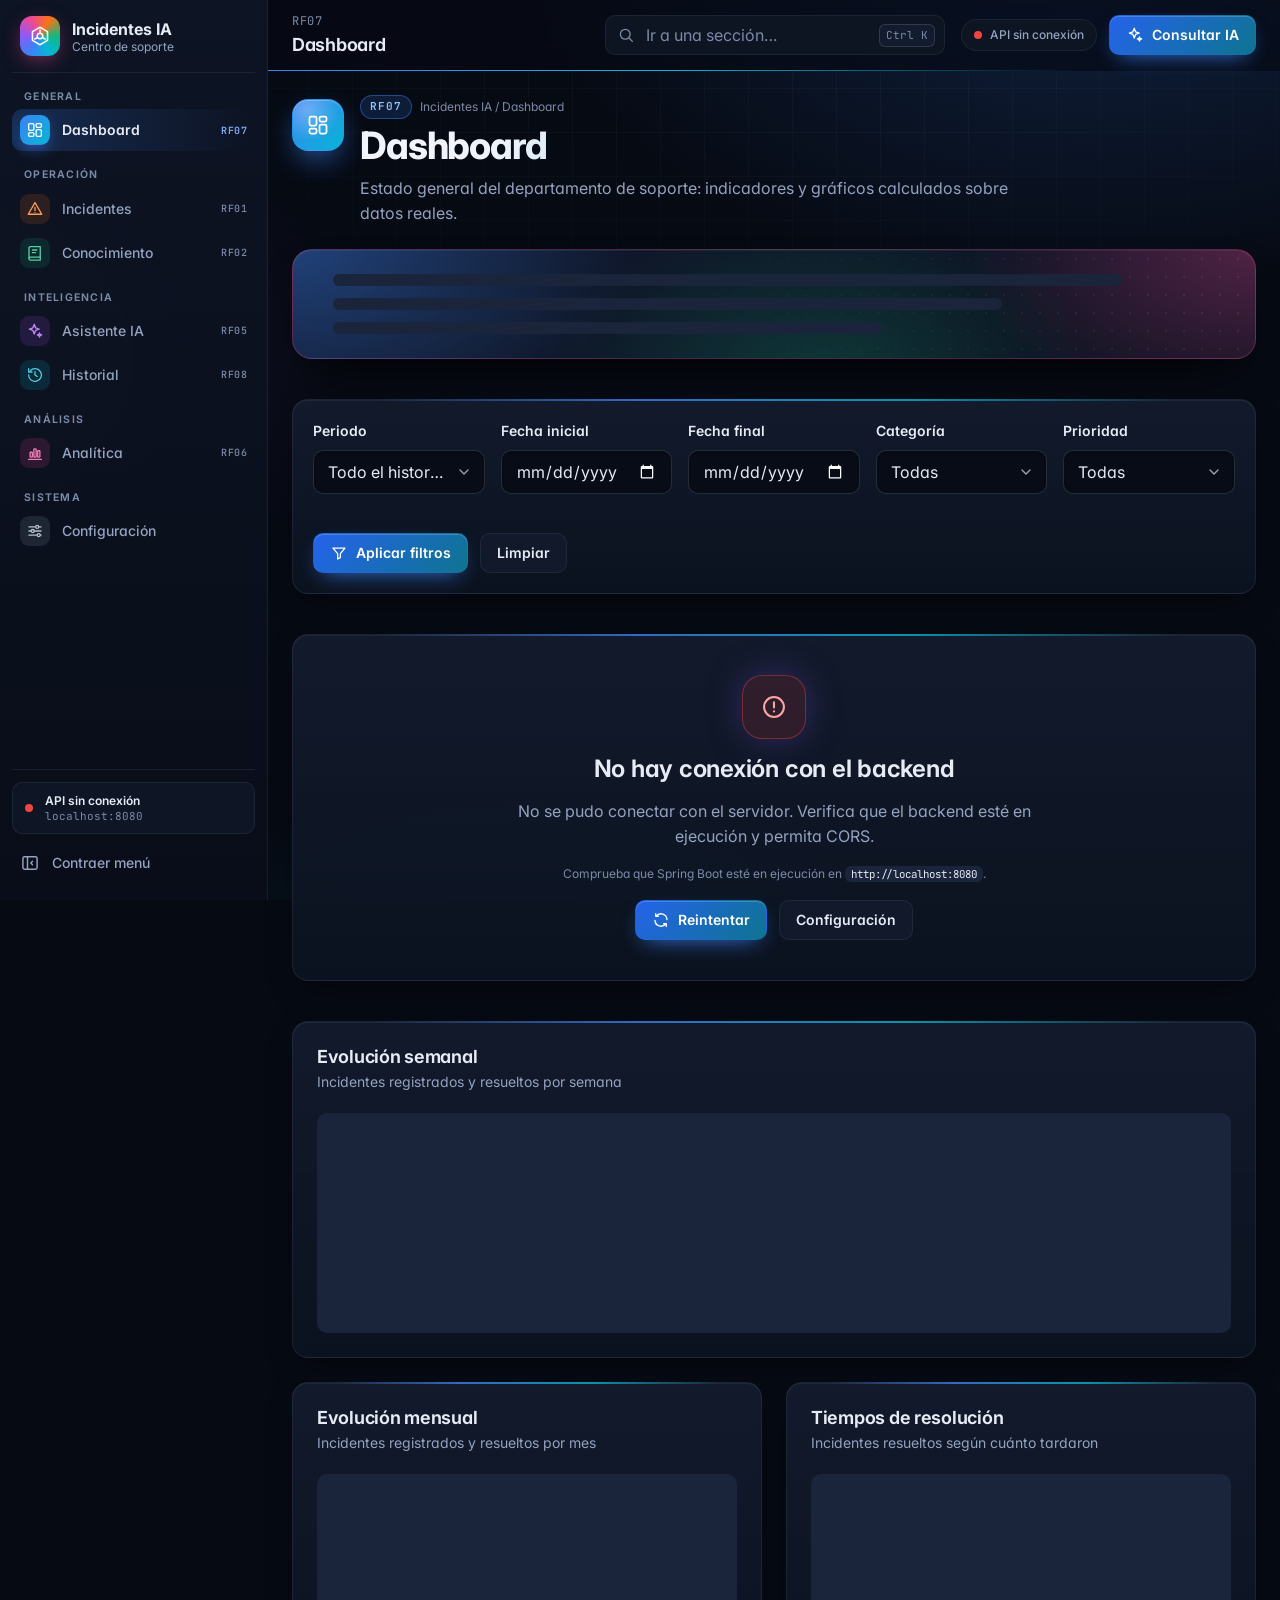
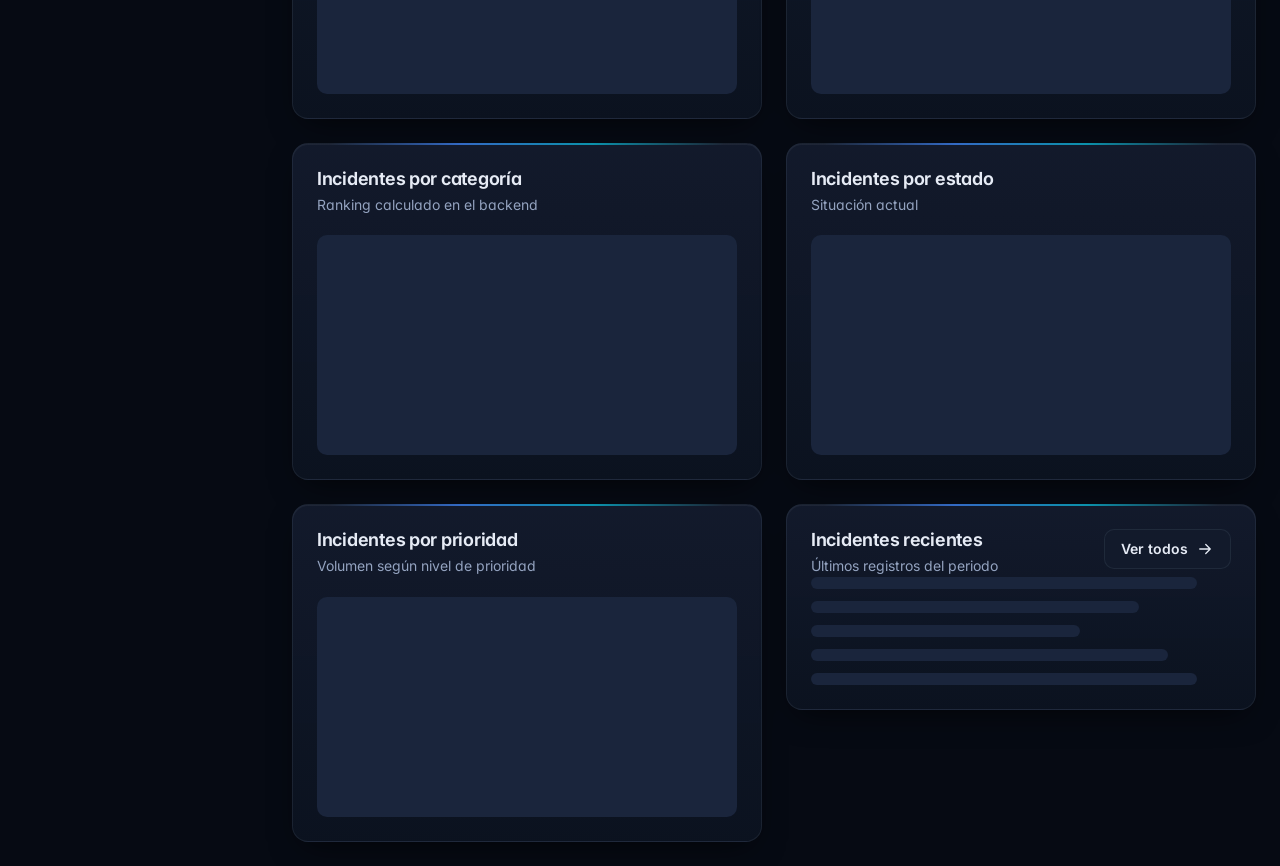
==== commit 037dd460: "feat(frontend): give each module its own accent color Add a color layer (css/color.css) driven by th" ====
--- a/frontend/index.html
+++ b/frontend/index.html
@@ -20,6 +20,7 @@
   <link rel="stylesheet" href="css/widgets.css">
   <link rel="stylesheet" href="css/modules.css">
   <link rel="stylesheet" href="css/responsive.css">
+  <link rel="stylesheet" href="css/color.css">
 
   <script type="module" src="js/app.js"></script>
 </head>
--- a/frontend/css/color.css
+++ b/frontend/css/color.css
@@ -0,0 +1,279 @@
+/* ==========================================================
+   Capa de color: cada módulo tiene su propio acento.
+   El router pone <html data-module="ruta"> y esta hoja ajusta
+   la sidebar, el encabezado, las tarjetas y los botones.
+   Se carga al final para sobrescribir los estilos base.
+   ========================================================== */
+
+/* ---------- Paleta por módulo ----------
+   --module / --module-2: acento y su pareja del degradado.
+   --module-text: versión clara para texto sobre fondo oscuro (AA).
+   --module-btn: tonos oscuros para el botón (texto blanco AA). */
+:root {
+  --module: #3b82f6;
+  --module-2: #06b6d4;
+  --module-text: #93c5fd;
+  --module-btn: linear-gradient(135deg, #2563eb 0%, #0e7490 100%);
+
+  --info: #06b6d4;
+  --info-text: #67e8f9;
+  --info-soft: rgba(6, 182, 212, 0.16);
+  --pink: #ec4899;
+  --pink-text: #f9a8d4;
+  --pink-soft: rgba(236, 72, 153, 0.16);
+
+  /* Fondo con más color */
+  --glow-primary: rgba(59, 130, 246, 0.18);
+  --glow-accent: rgba(168, 85, 247, 0.16);
+}
+
+:root[data-module="incidentes"] {
+  --module: #f97316;
+  --module-2: #f43f5e;
+  --module-text: #fdba74;
+  --module-btn: linear-gradient(135deg, #c2410c 0%, #be123c 100%);
+}
+
+:root[data-module="conocimiento"] {
+  --module: #10b981;
+  --module-2: #84cc16;
+  --module-text: #6ee7b7;
+  --module-btn: linear-gradient(135deg, #047857 0%, #0f766e 100%);
+}
+
+:root[data-module="asistente"] {
+  --module: #a855f7;
+  --module-2: #ec4899;
+  --module-text: #d8b4fe;
+  --module-btn: linear-gradient(135deg, #7e22ce 0%, #be185d 100%);
+}
+
+:root[data-module="historial"] {
+  --module: #06b6d4;
+  --module-2: #6366f1;
+  --module-text: #67e8f9;
+  --module-btn: linear-gradient(135deg, #0e7490 0%, #4338ca 100%);
+}
+
+:root[data-module="analitica"] {
+  --module: #ec4899;
+  --module-2: #f59e0b;
+  --module-text: #f9a8d4;
+  --module-btn: linear-gradient(135deg, #be185d 0%, #b45309 100%);
+}
+
+:root[data-module="configuracion"],
+:root[data-module="componentes"] {
+  --module: #64748b;
+  --module-2: #3b82f6;
+  --module-text: #cbd5e1;
+  --module-btn: linear-gradient(135deg, #475569 0%, #1d4ed8 100%);
+}
+
+/* ---------- Fondo ---------- */
+body {
+  background-image:
+    radial-gradient(60rem 40rem at 85% -10%, color-mix(in srgb, var(--module) 22%, transparent), transparent 60%),
+    radial-gradient(45rem 32rem at 40% 120%, color-mix(in srgb, var(--module-2) 14%, transparent), transparent 60%),
+    radial-gradient(50rem 35rem at -10% 40%, var(--glow-accent), transparent 60%);
+  transition: background-image var(--dur-slow);
+}
+
+/* Franja de color bajo la barra superior */
+.topbar {
+  border-image: linear-gradient(90deg, var(--module), var(--module-2), transparent 80%) 1;
+}
+
+/* ---------- Marca ---------- */
+.brand-mark {
+  background: conic-gradient(from 210deg, #3b82f6, #8b5cf6, #ec4899, #f97316, #10b981, #06b6d4, #3b82f6);
+  box-shadow: 0 6px 22px -6px rgba(236, 72, 153, 0.7);
+}
+
+/* ---------- Sidebar: cada sección con su color ---------- */
+.nav-link { --nav: #3b82f6; --nav-2: #06b6d4; }
+.nav-link[data-route="incidentes"] { --nav: #f97316; --nav-2: #f43f5e; }
+.nav-link[data-route="conocimiento"] { --nav: #10b981; --nav-2: #84cc16; }
+.nav-link[data-route="asistente"] { --nav: #a855f7; --nav-2: #ec4899; }
+.nav-link[data-route="historial"] { --nav: #06b6d4; --nav-2: #6366f1; }
+.nav-link[data-route="analitica"] { --nav: #ec4899; --nav-2: #f59e0b; }
+.nav-link[data-route="configuracion"] { --nav: #94a3b8; --nav-2: #3b82f6; }
+
+.nav-link__icon {
+  background: color-mix(in srgb, var(--nav) 14%, transparent);
+  color: color-mix(in srgb, var(--nav) 70%, #fff);
+}
+
+.nav-link:hover .nav-link__icon {
+  border-color: color-mix(in srgb, var(--nav) 40%, transparent);
+  background: color-mix(in srgb, var(--nav) 24%, transparent);
+}
+
+.nav-link[aria-current="page"] {
+  background: linear-gradient(90deg, color-mix(in srgb, var(--nav) 22%, transparent), transparent);
+}
+
+.nav-link[aria-current="page"] .nav-link__icon {
+  border-color: color-mix(in srgb, var(--nav) 55%, transparent);
+  background: linear-gradient(135deg, var(--nav), var(--nav-2));
+  box-shadow: 0 6px 18px -6px var(--nav);
+}
+
+.nav-link[aria-current="page"]::before {
+  background: linear-gradient(180deg, var(--nav), var(--nav-2));
+  box-shadow: 0 0 14px var(--nav);
+}
+
+.nav-link[aria-current="page"] .nav-link__rf {
+  color: color-mix(in srgb, var(--nav) 65%, #fff);
+}
+
+/* ---------- Encabezado de página ---------- */
+.page-header__icon {
+  border-color: color-mix(in srgb, var(--module) 45%, transparent);
+  background:
+    radial-gradient(circle at 30% 20%, rgba(255, 255, 255, 0.28), transparent 60%),
+    linear-gradient(135deg, var(--module), var(--module-2));
+  color: #fff;
+  box-shadow: 0 12px 32px -10px var(--module), inset 0 1px 0 rgba(255, 255, 255, 0.25);
+}
+
+.page-header__eyebrow {
+  border-color: color-mix(in srgb, var(--module) 45%, transparent);
+  background: color-mix(in srgb, var(--module) 16%, transparent);
+  color: var(--module-text);
+}
+
+.page-title {
+  background: linear-gradient(120deg, #f1f5fb 15%, var(--module-text) 55%, color-mix(in srgb, var(--module-2) 60%, #fff) 100%);
+  -webkit-background-clip: text;
+  background-clip: text;
+}
+
+/* ---------- Tarjetas ---------- */
+.card::before {
+  left: 8%;
+  right: 8%;
+  height: 2px;
+  background: linear-gradient(90deg, transparent, var(--module), var(--module-2), transparent);
+  opacity: 0.75;
+}
+
+/* ---------- Botón principal con el color del módulo ---------- */
+.btn--primary {
+  background: var(--module-btn);
+  box-shadow:
+    inset 0 1px 0 rgba(255, 255, 255, 0.18),
+    0 8px 22px -10px var(--module);
+}
+
+.btn--primary:hover {
+  box-shadow:
+    inset 0 1px 0 rgba(255, 255, 255, 0.18),
+    0 12px 30px -8px var(--module);
+}
+
+/* Foco y controles de formulario */
+.input:focus,
+.input:focus-visible {
+  border-color: var(--module);
+  box-shadow: 0 0 0 3px color-mix(in srgb, var(--module) 25%, transparent);
+}
+
+input[type="checkbox"],
+input[type="radio"] {
+  accent-color: var(--module);
+}
+
+/* ---------- KPI: fondo tintado, filo y valor de color ---------- */
+.kpi[data-tone="info"] { --kpi-color: var(--info); --kpi-soft: var(--info-soft); }
+.kpi[data-tone="pink"] { --kpi-color: var(--pink); --kpi-soft: var(--pink-soft); }
+
+.kpi {
+  border-color: color-mix(in srgb, var(--kpi-color) 22%, transparent);
+  background:
+    linear-gradient(160deg, color-mix(in srgb, var(--kpi-color) 14%, transparent) 0%, transparent 55%),
+    linear-gradient(180deg, rgba(20, 29, 48, 0.88), rgba(14, 21, 36, 0.88));
+}
+
+.kpi::after {
+  content: "";
+  position: absolute;
+  top: 0;
+  left: 0;
+  right: 0;
+  height: 3px;
+  background: linear-gradient(90deg, var(--kpi-color), color-mix(in srgb, var(--kpi-color) 40%, #fff), transparent);
+  pointer-events: none;
+}
+
+.kpi::before {
+  background: radial-gradient(circle, color-mix(in srgb, var(--kpi-color) 30%, transparent), transparent 70%);
+}
+
+.kpi__icon {
+  background: linear-gradient(135deg, var(--kpi-color), color-mix(in srgb, var(--kpi-color) 55%, #000));
+  color: #fff;
+  box-shadow: 0 8px 18px -8px var(--kpi-color);
+}
+
+.kpi__value {
+  background: linear-gradient(120deg, #fff 30%, color-mix(in srgb, var(--kpi-color) 55%, #fff));
+  -webkit-background-clip: text;
+  background-clip: text;
+  color: transparent;
+}
+
+/* ---------- Tablas ---------- */
+.table th {
+  background:
+    linear-gradient(90deg, color-mix(in srgb, var(--module) 14%, transparent), color-mix(in srgb, var(--module-2) 6%, transparent)),
+    rgba(13, 20, 34, 0.96);
+  color: var(--module-text);
+  border-bottom-color: color-mix(in srgb, var(--module) 35%, transparent);
+}
+
+.table tbody tr:hover td {
+  background: color-mix(in srgb, var(--module) 7%, transparent);
+}
+
+/* ---------- Insignias más vivas ---------- */
+.badge--info { background: rgba(59, 130, 246, 0.2); border-color: rgba(96, 165, 250, 0.5); color: #93c5fd; }
+.badge--accent { background: rgba(168, 85, 247, 0.2); border-color: rgba(192, 132, 252, 0.5); color: #d8b4fe; }
+.badge--success { background: rgba(16, 185, 129, 0.2); border-color: rgba(52, 211, 153, 0.5); color: #6ee7b7; }
+.badge--warning { background: rgba(245, 158, 11, 0.2); border-color: rgba(251, 191, 36, 0.5); color: #fcd34d; }
+.badge--danger { background: rgba(239, 68, 68, 0.22); border-color: rgba(248, 113, 113, 0.55); color: #fca5a5; }
+.badge--neutral { background: rgba(100, 116, 139, 0.2); border-color: rgba(148, 163, 184, 0.4); }
+
+/* ---------- Dashboard: héroe multicolor ---------- */
+.hero {
+  border-color: rgba(236, 72, 153, 0.28);
+  background:
+    radial-gradient(36rem 20rem at 0% 0%, rgba(59, 130, 246, 0.38), transparent 60%),
+    radial-gradient(28rem 18rem at 55% 120%, rgba(16, 185, 129, 0.22), transparent 60%),
+    radial-gradient(30rem 18rem at 100% 0%, rgba(236, 72, 153, 0.3), transparent 60%),
+    linear-gradient(135deg, rgba(17, 26, 46, 0.95), rgba(12, 18, 32, 0.95));
+}
+
+/* ---------- Avatar del asistente con los colores del módulo ---------- */
+.ai-avatar {
+  background: linear-gradient(135deg, #a855f7, #ec4899);
+  color: #fff;
+}
+
+/* ---------- Selector Tarjetas/Tabla y estados vacíos ---------- */
+.segmented-toggle .btn[aria-pressed="true"] {
+  background: color-mix(in srgb, var(--module) 22%, transparent);
+  border-color: color-mix(in srgb, var(--module) 50%, transparent);
+  color: var(--module-text);
+}
+
+.empty-state__icon:not(.empty-state__icon--danger) {
+  border-color: color-mix(in srgb, var(--module) 40%, transparent);
+  background: linear-gradient(135deg, color-mix(in srgb, var(--module) 30%, transparent), color-mix(in srgb, var(--module-2) 22%, transparent));
+  color: var(--module-text);
+}
+
+@media (prefers-reduced-motion: reduce) {
+  body { transition: none; }
+}
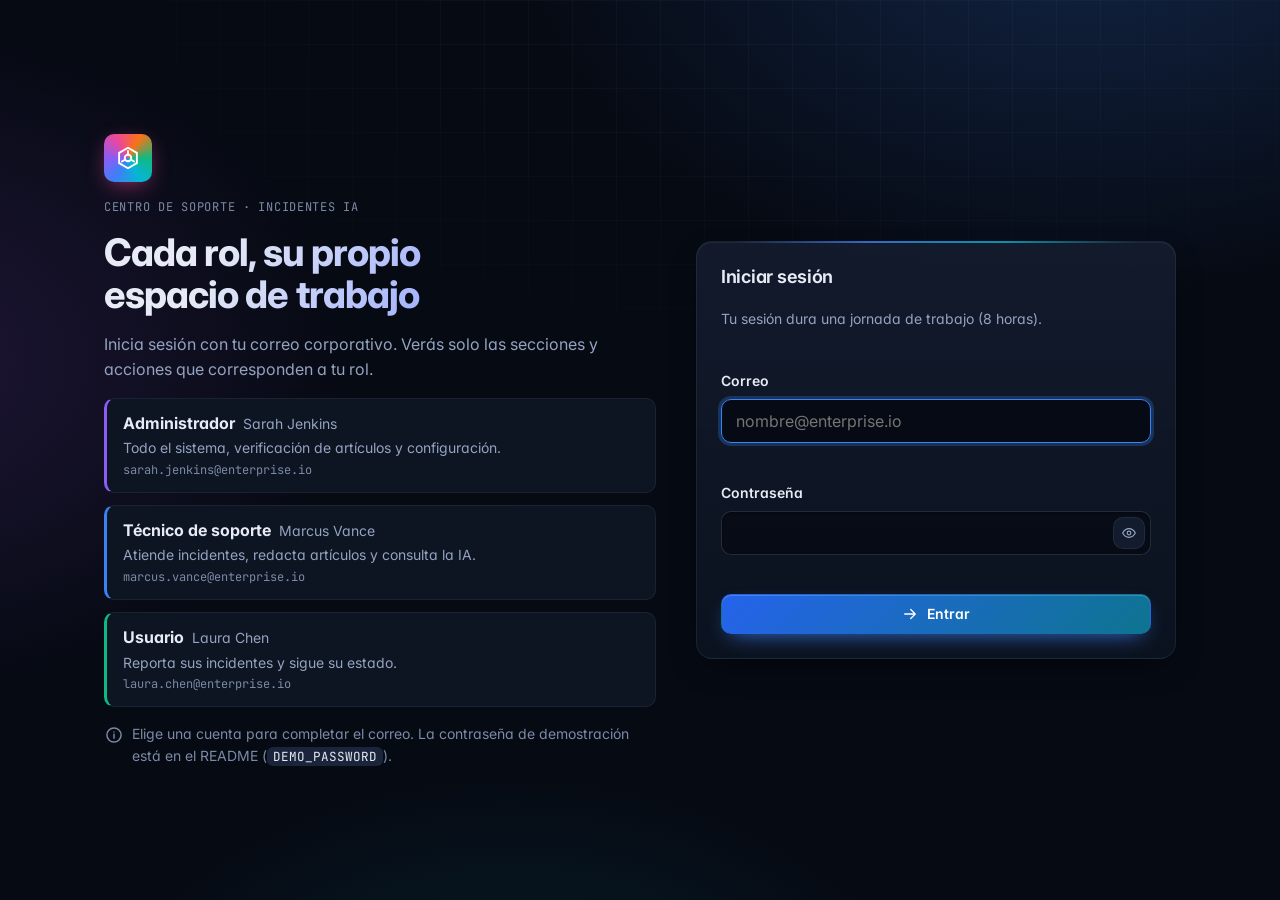
==== commit 9bbcca1c: "feat(frontend): add login and role-specific interfaces New login screen (full window, demo account s" ====
--- a/frontend/index.html
+++ b/frontend/index.html
@@ -21,6 +21,7 @@
   <link rel="stylesheet" href="css/modules.css">
   <link rel="stylesheet" href="css/responsive.css">
   <link rel="stylesheet" href="css/color.css">
+  <link rel="stylesheet" href="css/auth.css">
 
   <script type="module" src="js/app.js"></script>
 </head>
@@ -63,6 +64,7 @@
     <symbol id="i-plus" viewBox="0 0 24 24"><path d="M12 5v14M5 12h14"/></symbol>
     <symbol id="i-filter" viewBox="0 0 24 24"><path d="M4 5.5h16l-6.2 7.3v5.4l-3.6 1.8v-7.2z"/></symbol>
     <symbol id="i-external" viewBox="0 0 24 24"><path d="M14 4.5h5.5V10M19.5 4.5L11 13M18 14v4.5a1 1 0 0 1-1 1H5.5a1 1 0 0 1-1-1V7a1 1 0 0 1 1-1H10"/></symbol>
+    <symbol id="i-logout" viewBox="0 0 24 24"><path d="M14.5 4.5H18a1.5 1.5 0 0 1 1.5 1.5v12a1.5 1.5 0 0 1-1.5 1.5h-3.5"/><path d="M10 16.5L5.5 12 10 7.5M5.5 12h10"/></symbol>
     <symbol id="i-send" viewBox="0 0 24 24"><path d="M20 4L3.5 10.8l6.7 2.6 2.6 6.7z"/><path d="M20 4l-9.8 9.4"/></symbol>
   </svg>
 
@@ -134,6 +136,16 @@
             <svg class="icon" aria-hidden="true"><use href="#i-sparkles"/></svg>
             <span class="topbar__cta-label">Consultar IA</span>
           </a>
+          <div class="user-chip" id="user-chip" hidden>
+            <span data-user-avatar></span>
+            <span class="user-chip__text">
+              <span class="user-chip__name" data-user-name></span>
+              <span class="user-chip__role" data-user-role></span>
+            </span>
+            <button class="icon-btn" type="button" id="logout" aria-label="Cerrar sesión" title="Cerrar sesión">
+              <svg class="icon" aria-hidden="true"><use href="#i-logout"/></svg>
+            </button>
+          </div>
         </div>
       </header>
 
--- a/frontend/css/components.css
+++ b/frontend/css/components.css
@@ -511,10 +511,12 @@
 
 .field {
   display: grid;
+  align-content: start; /* junto a un campo con error, no estira sus filas (quedaba desalineado) */
   gap: var(--space-2);
 }
 
-.field label {
+.field label,
+.field__label {
   font-size: var(--fs-sm);
   font-weight: 600;
 }
--- a/frontend/css/widgets.css
+++ b/frontend/css/widgets.css
@@ -772,6 +772,11 @@
   font-size: var(--fs-lg);
 }
 
+/* Dentro de las ventanas el texto va atenuado, pero los títulos se leen en blanco */
+.modal__body :is(h2, h3, .card__title, .detail-title) {
+  color: var(--text);
+}
+
 .modal__body {
   padding: var(--space-6);
   overflow-y: auto;
--- a/frontend/css/modules.css
+++ b/frontend/css/modules.css
@@ -348,6 +348,7 @@
 /* ---------- Detalle de incidente ---------- */
 .detail-title {
   margin-bottom: var(--space-3);
+  color: var(--text);
   font-size: var(--fs-lg);
   line-height: 1.35;
 }
@@ -389,8 +390,10 @@
   flex: 1 1 240px;
 }
 
+/* Alineado con el selector: misma altura (44 px) y desplazado lo que ocupa la etiqueta */
 .status-form .btn {
-  margin-top: 26px;
+  min-height: 44px;
+  margin-top: calc(var(--fs-sm) * 1.55 + var(--space-2));
 }
 
 .detail-links {
--- a/frontend/css/responsive.css
+++ b/frontend/css/responsive.css
@@ -143,3 +143,104 @@
     width: auto;
   }
 }
+
+/* ---------- Ajustes de ancho en todas las pantallas ---------- */
+
+/* Un <select> mide lo que su opción más larga ("Cloud Infrastructure & DevOps"):
+   sin esto, en pantallas angostas ensancha la tarjeta de filtros. */
+.input,
+.field {
+  min-width: 0;
+  max-width: 100%;
+}
+
+/* Las pilas de secciones (.stack) son grids: con minmax(0, 1fr) sus tarjetas pueden encogerse
+   por debajo del ancho mínimo de su contenido (el origen de los desbordes en móvil). */
+.stack {
+  grid-template-columns: minmax(0, 1fr);
+}
+
+/* Mismo caso en la lista de recientes y en las tarjetas de la base de conocimiento:
+   los títulos con "…" medían todo su texto y ensanchaban la página en móvil. */
+.recent-list,
+.recent-item__main,
+.kb-grid > li {
+  grid-template-columns: minmax(0, 1fr);
+}
+
+.kb-grid > li,
+.kb-card {
+  min-width: 0;
+}
+
+/* Línea secundaria (#id · categoría · fecha): sin recorte su texto salía de la fila */
+.recent-item__main .cell-muted {
+  overflow: hidden;
+  text-overflow: ellipsis;
+}
+
+.kb-card__foot {
+  flex-wrap: wrap;
+}
+
+.kb-card__foot .person {
+  flex: 1 1 auto;
+  min-width: 0;
+  white-space: normal;
+}
+
+/* Tabla de datos para lectores de pantalla: las tablas ignoran width: 1px y, con nowrap,
+   medían todo su texto en una línea. Ajustando el texto y anclada a la izquierda no ensancha la página. */
+table.sr-only {
+  left: 0;
+  top: 0;
+  white-space: normal;
+}
+
+@media (max-width: 767px) {
+  /* El título de la barra superior se recorta con "…" en vez de mandar los botones a otro renglón */
+  .topbar__heading {
+    flex: 1 1 0;
+  }
+
+  .topbar__actions {
+    flex-shrink: 0;
+  }
+
+  /* Resumen del dashboard: una columna que puede encogerse; chips y botones se acomodan */
+  .hero {
+    grid-template-columns: minmax(0, 1fr);
+  }
+
+  .hero__chip {
+    max-width: 100%;
+    white-space: normal;
+  }
+
+  .hero__actions .btn {
+    flex: 1 1 auto;
+  }
+}
+
+/* Las etiquetas de estado ("Error en la IA") no se parten en varios renglones */
+.badge {
+  flex-shrink: 0;
+  white-space: nowrap;
+}
+
+/* Portátil con el menú abierto (1024–1279 px): el contenido queda en ~750 px */
+@media (min-width: 1024px) and (max-width: 1279px) {
+  /* Buscador más angosto para que el título de la barra superior se lea completo */
+  .search {
+    width: min(240px, 100%);
+  }
+
+  /* Asistente en una columna: formulario arriba y conversación debajo */
+  .app:not([data-sidebar="collapsed"]) .assistant {
+    grid-template-columns: minmax(0, 1fr);
+  }
+
+  .app:not([data-sidebar="collapsed"]) .assistant__form {
+    position: static;
+  }
+}
--- a/frontend/css/auth.css
+++ b/frontend/css/auth.css
@@ -0,0 +1,257 @@
+/* ==========================================================
+   Sesión: pantalla de inicio de sesión y usuario en la barra superior
+   ========================================================== */
+
+/* La pantalla de login ocupa toda la ventana: sin barra lateral ni superior */
+.app[data-layout="auth"] {
+  grid-template-columns: minmax(0, 1fr);
+}
+
+.app[data-layout="auth"] :is(.sidebar, .sidebar-backdrop, .topbar) {
+  display: none;
+}
+
+.app[data-layout="auth"] .view {
+  display: grid;
+  place-items: center;
+  max-width: 1120px;
+  padding-block: var(--space-8);
+}
+
+.auth {
+  display: grid;
+  grid-template-columns: minmax(0, 1.15fr) minmax(0, 1fr);
+  gap: var(--space-8);
+  align-items: center;
+  width: 100%;
+}
+
+.auth__intro {
+  display: grid;
+  gap: var(--space-4);
+  min-width: 0;
+}
+
+.brand-mark--lg {
+  width: 48px;
+  height: 48px;
+  border-radius: var(--radius);
+}
+
+.brand-mark--lg .icon {
+  width: 26px;
+  height: 26px;
+}
+
+.auth__eyebrow {
+  font-family: var(--font-mono);
+  font-size: var(--fs-xs);
+  letter-spacing: 0.06em;
+  text-transform: uppercase;
+  color: var(--text-faint);
+}
+
+.auth__title {
+  font-size: var(--fs-3xl);
+  font-weight: 750;
+  line-height: 1.1;
+  letter-spacing: -0.025em;
+  background: var(--gradient-text);
+  -webkit-background-clip: text;
+  background-clip: text;
+  color: transparent;
+}
+
+.auth__lead {
+  max-width: 52ch;
+  color: var(--text-muted);
+}
+
+.auth__roles {
+  display: grid;
+  gap: var(--space-3);
+  margin: 0;
+  padding: 0;
+  list-style: none;
+}
+
+/* Cuenta de demostración: un botón por rol, con su color */
+.auth-role {
+  --role: var(--primary);
+  display: grid;
+  gap: 2px;
+  width: 100%;
+  padding: var(--space-3) var(--space-4);
+  border: 1px solid var(--border);
+  border-left: 3px solid var(--role);
+  border-radius: var(--radius);
+  background: var(--surface);
+  color: var(--text);
+  font: inherit;
+  text-align: left;
+  cursor: pointer;
+  transition: border-color var(--dur-fast), background var(--dur-fast), transform var(--dur-fast) var(--ease-out);
+}
+
+.auth-role:hover {
+  border-color: var(--border-strong);
+  border-left-color: var(--role);
+  background: var(--surface-2);
+  transform: translateX(2px);
+}
+
+.auth-role--admin { --role: var(--chart-2); }
+.auth-role--support_technician { --role: var(--chart-1); }
+.auth-role--employee { --role: var(--chart-3); }
+
+.auth-role__head {
+  display: flex;
+  flex-wrap: wrap;
+  align-items: baseline;
+  gap: var(--space-2);
+}
+
+.auth-role__head span {
+  font-size: var(--fs-sm);
+  color: var(--text-muted);
+}
+
+.auth-role__what {
+  font-size: var(--fs-sm);
+  color: var(--text-muted);
+}
+
+.auth-role__email {
+  overflow: hidden;
+  font-family: var(--font-mono);
+  font-size: var(--fs-xs);
+  color: var(--text-faint);
+  text-overflow: ellipsis;
+  white-space: nowrap;
+}
+
+.auth__hint {
+  display: flex;
+  gap: var(--space-2);
+  align-items: flex-start;
+  font-size: var(--fs-sm);
+  color: var(--text-faint);
+}
+
+.auth__hint .icon {
+  flex-shrink: 0;
+  margin-top: 2px;
+}
+
+.auth__card {
+  display: grid;
+  gap: var(--space-4);
+  min-width: 0;
+  padding: var(--space-6);
+}
+
+.auth__submit {
+  justify-content: center;
+  width: 100%;
+}
+
+.auth__error[hidden] {
+  display: none;
+}
+
+/* Campo con un botón dentro (mostrar u ocultar la contraseña) */
+.input-group {
+  position: relative;
+}
+
+.input-group .input {
+  width: 100%;
+  padding-right: 44px;
+}
+
+.input-group .icon-btn {
+  position: absolute;
+  top: 50%;
+  right: 6px;
+  translate: 0 -50%;
+}
+
+.input-group .icon-btn[aria-pressed="true"] {
+  color: var(--primary-text);
+}
+
+/* ---------- Usuario de la sesión en la barra superior ---------- */
+.user-chip {
+  display: flex;
+  align-items: center;
+  gap: var(--space-2);
+  min-width: 0;
+}
+
+.user-chip[hidden] {
+  display: none;
+}
+
+.user-chip__text {
+  display: grid;
+  min-width: 0;
+  line-height: 1.2;
+}
+
+.user-chip__name {
+  overflow: hidden;
+  max-width: 16ch;
+  font-size: var(--fs-sm);
+  font-weight: 600;
+  text-overflow: ellipsis;
+  white-space: nowrap;
+}
+
+.user-chip__role {
+  font-size: var(--fs-xs);
+  color: var(--text-muted);
+  white-space: nowrap;
+}
+
+.user-chip[data-role="ADMIN"] .user-chip__role { color: var(--chart-2); }
+.user-chip[data-role="SUPPORT_TECHNICIAN"] .user-chip__role { color: var(--primary-text); }
+.user-chip[data-role="EMPLOYEE"] .user-chip__role { color: var(--success-text); }
+
+/* Sin enlace a Configuración (roles que no la ven): el estado de la API es solo informativo */
+.status:not([href]),
+.sidebar-status:not([href]) {
+  cursor: default;
+}
+
+/* Hasta 1279 px la barra superior comparte espacio con el menú lateral: del usuario queda solo el avatar
+   (el nombre y el rol siguen en la descripción emergente) */
+@media (max-width: 1279px) {
+  .user-chip__text {
+    display: none;
+  }
+}
+
+@media (max-width: 1023px) {
+  .auth {
+    grid-template-columns: minmax(0, 1fr);
+    gap: var(--space-6);
+    max-width: 560px;
+    margin-inline: auto;
+  }
+
+  .auth__title {
+    font-size: var(--fs-2xl);
+  }
+}
+
+@media (max-width: 767px) {
+  .app[data-layout="auth"] .view {
+    padding: var(--space-4);
+  }
+
+  /* En móvil el formulario va primero: es lo que se viene a hacer */
+  .auth__card {
+    order: -1;
+    padding: var(--space-5);
+  }
+}
